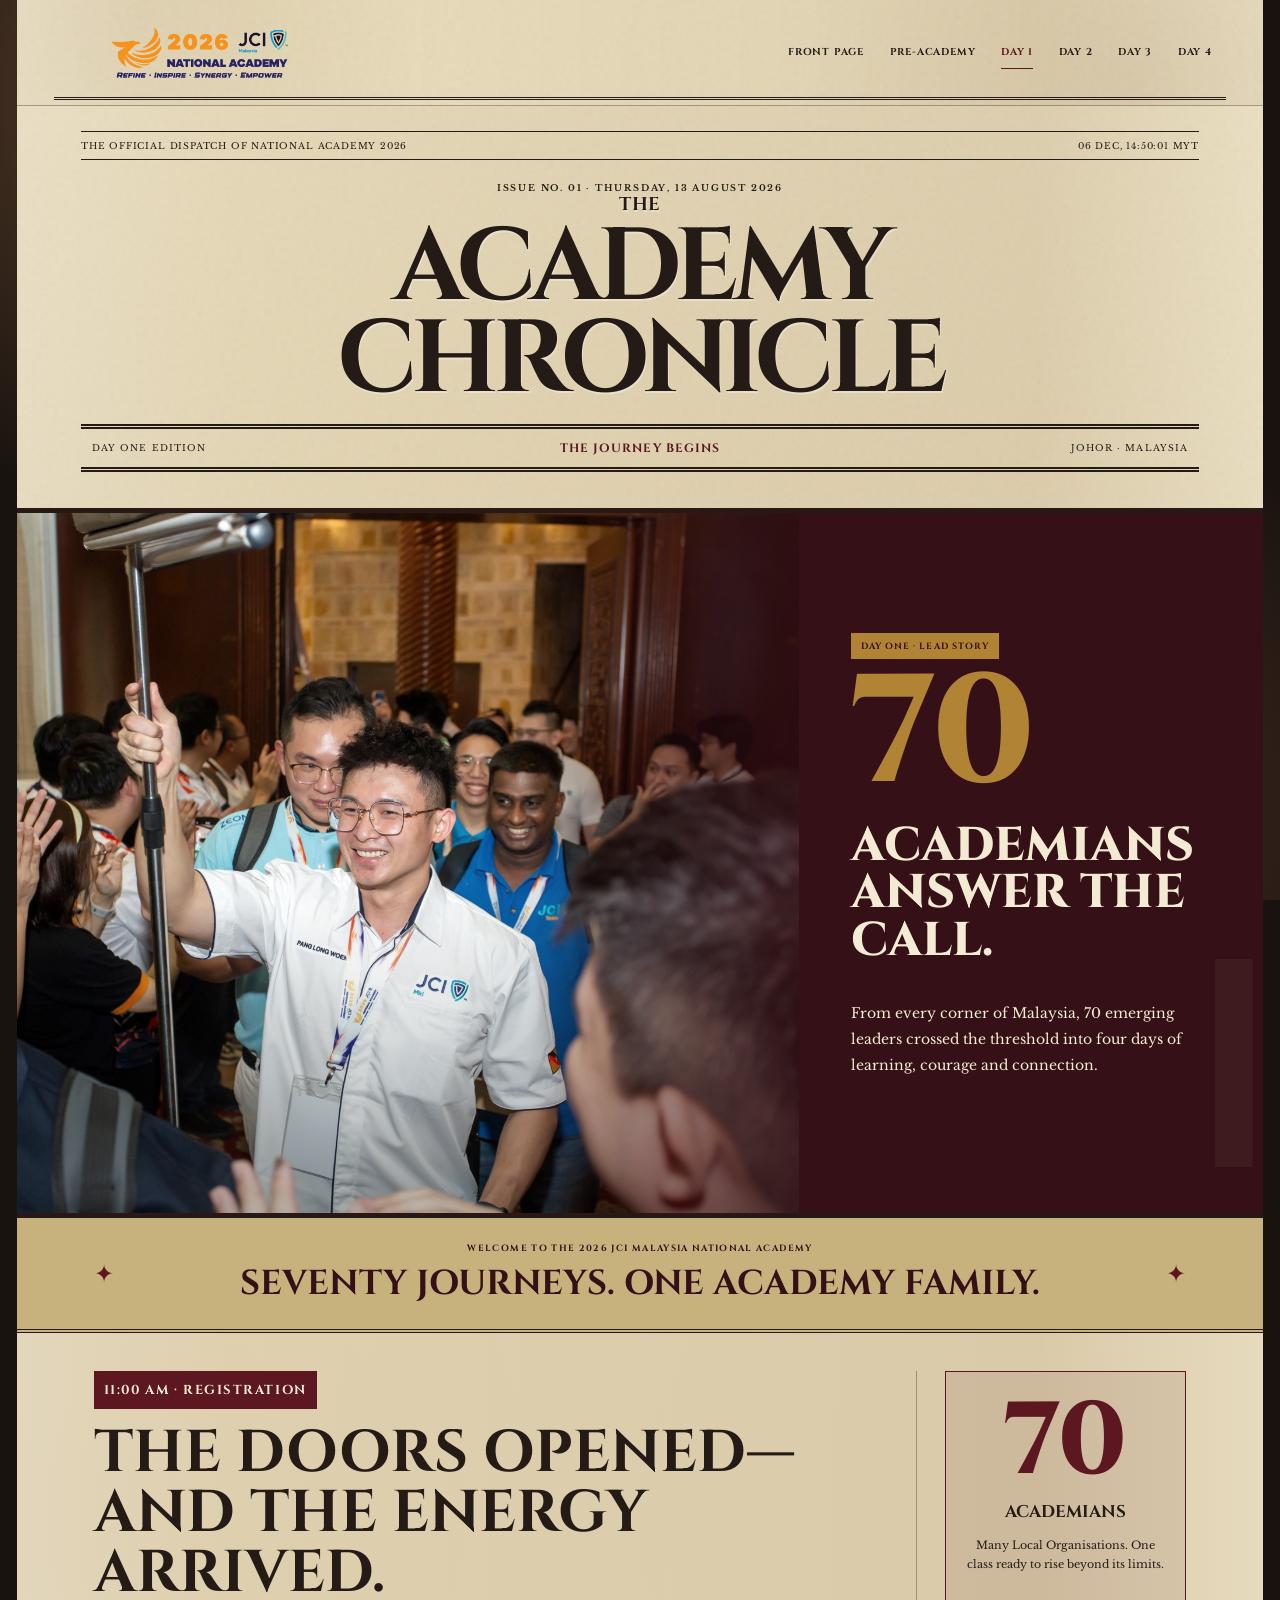
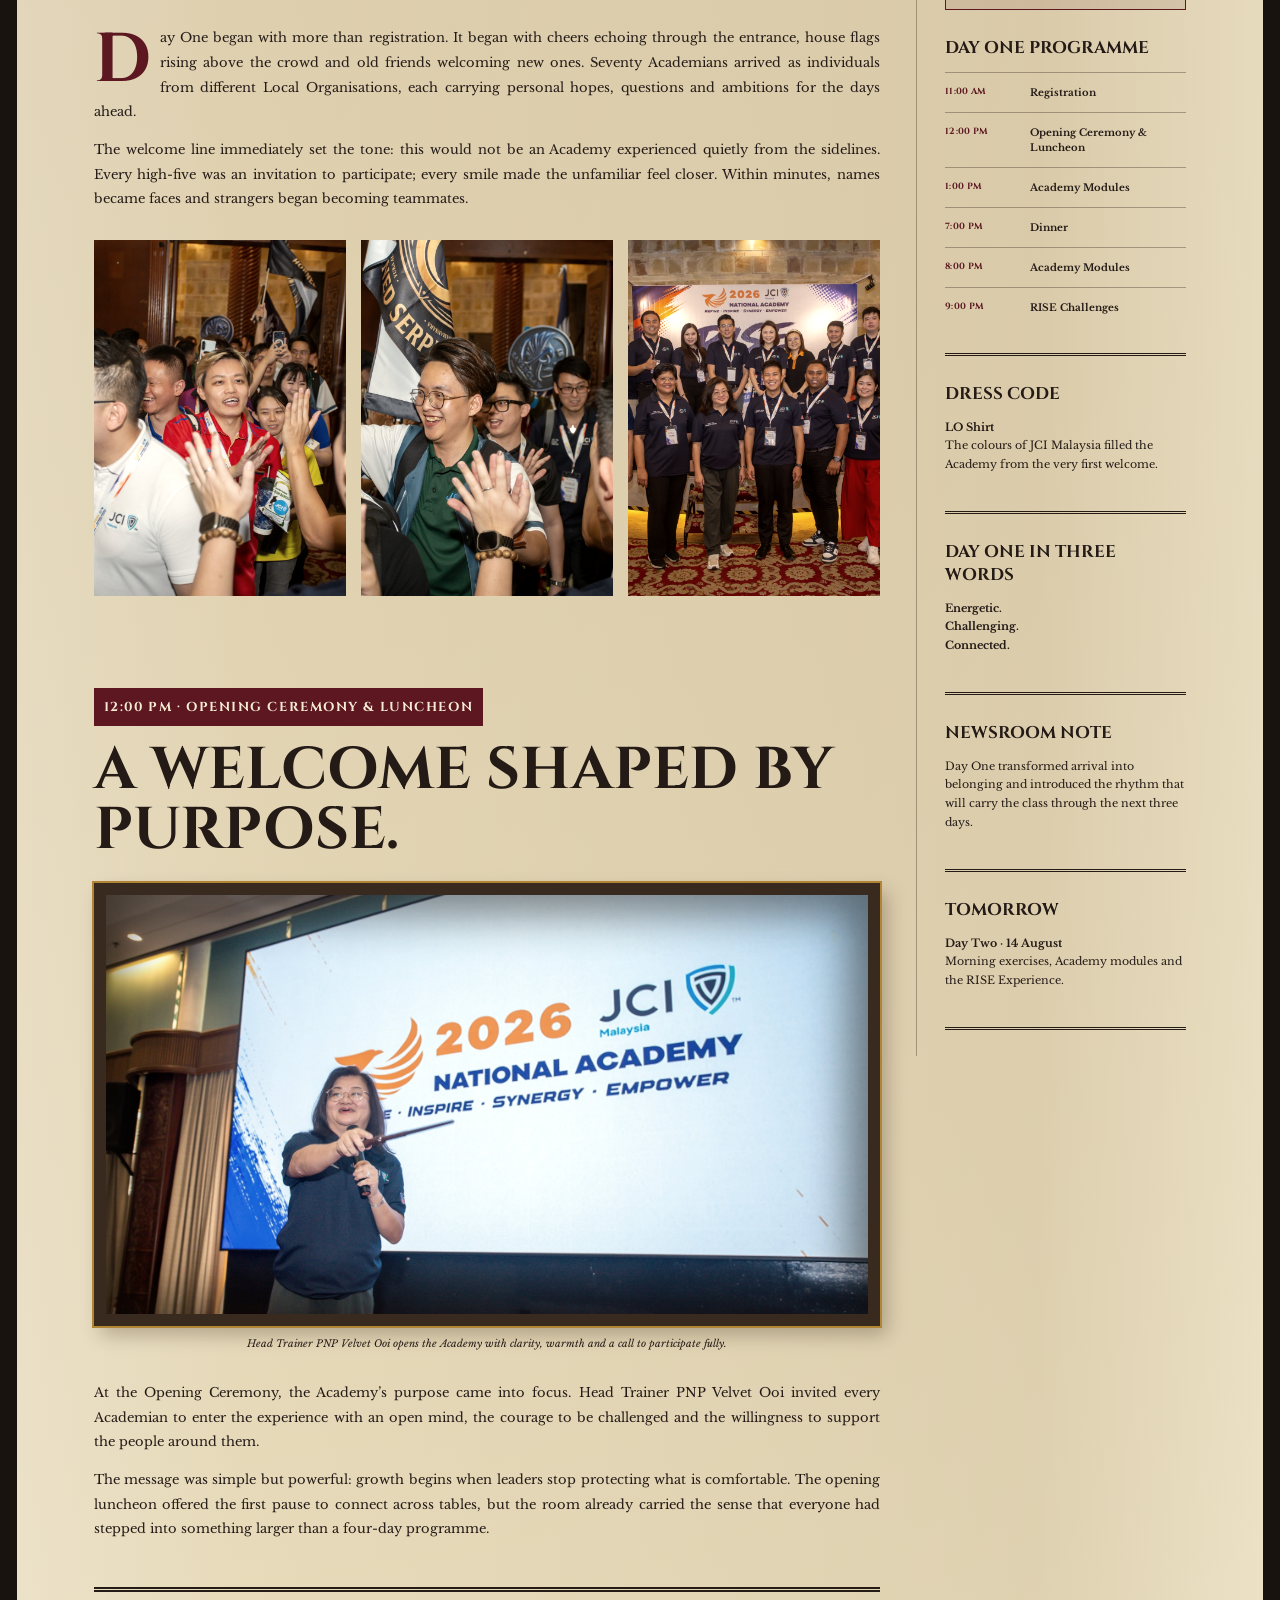
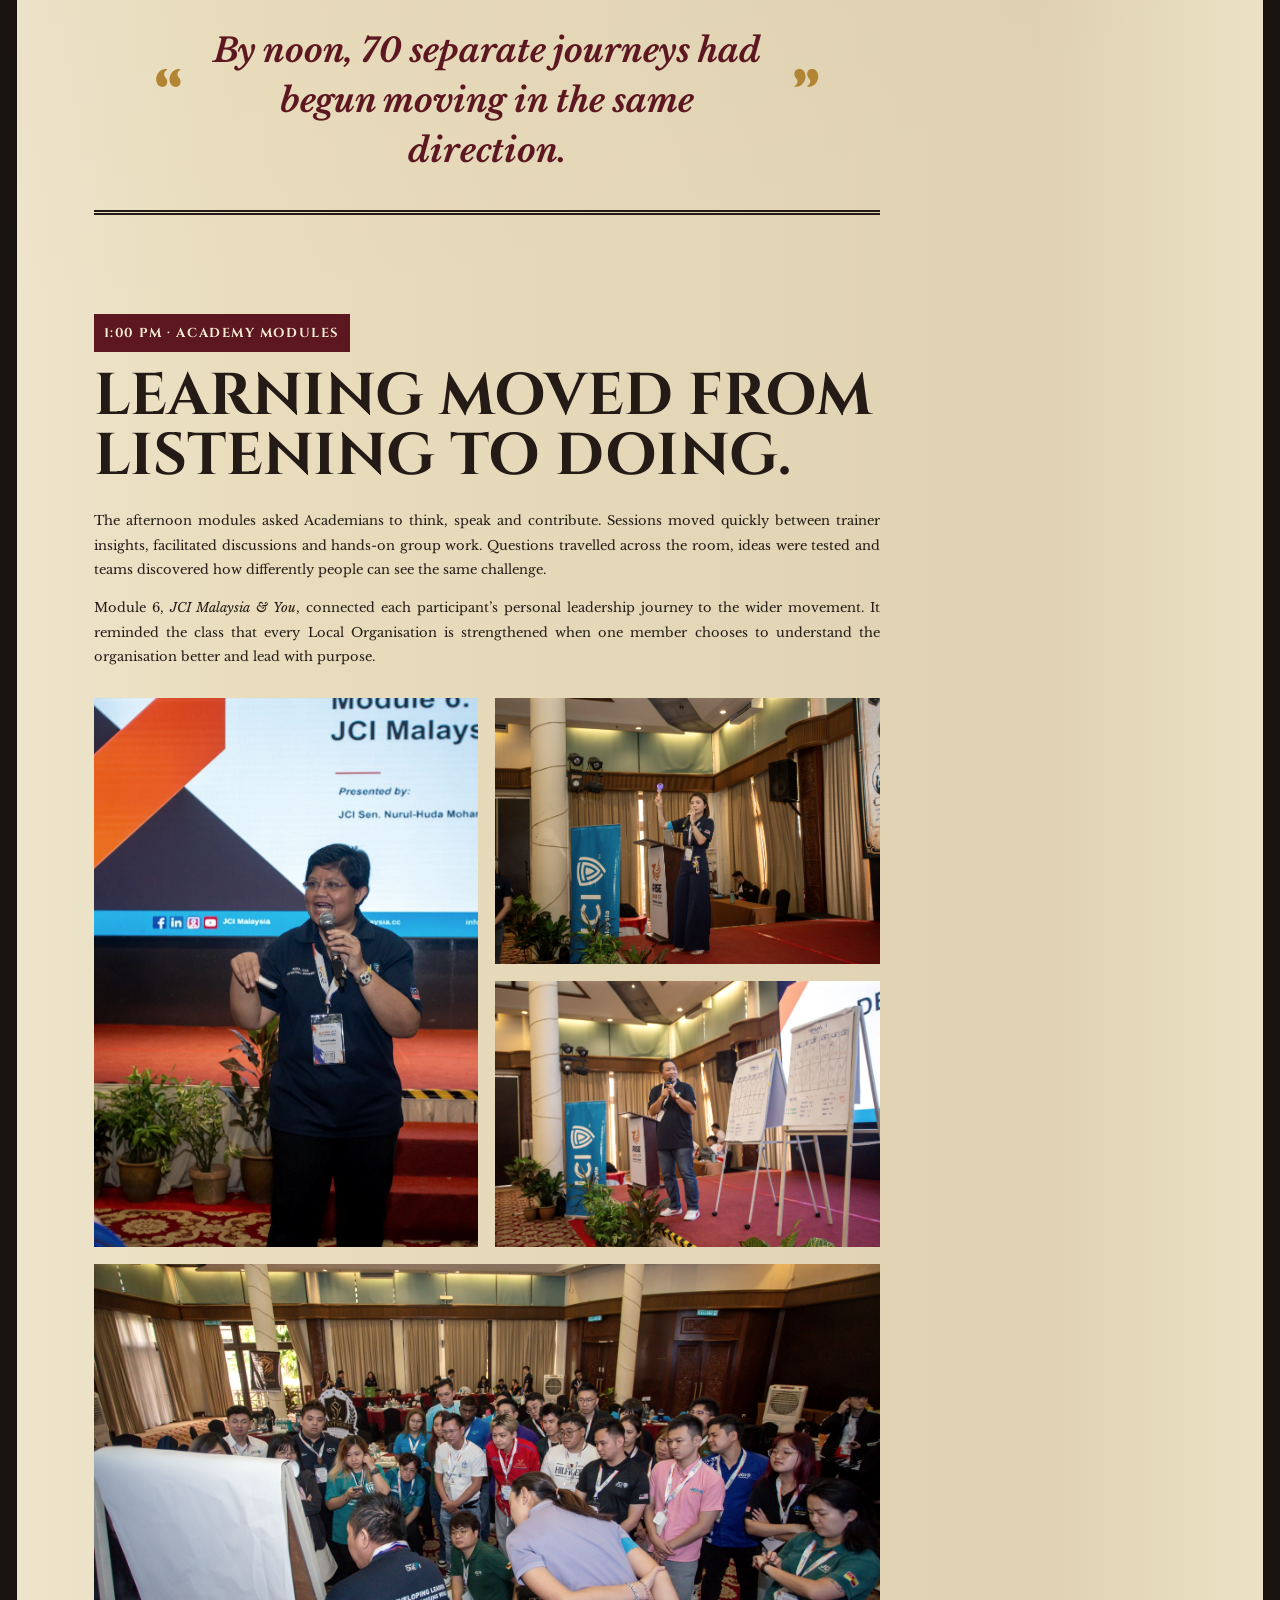
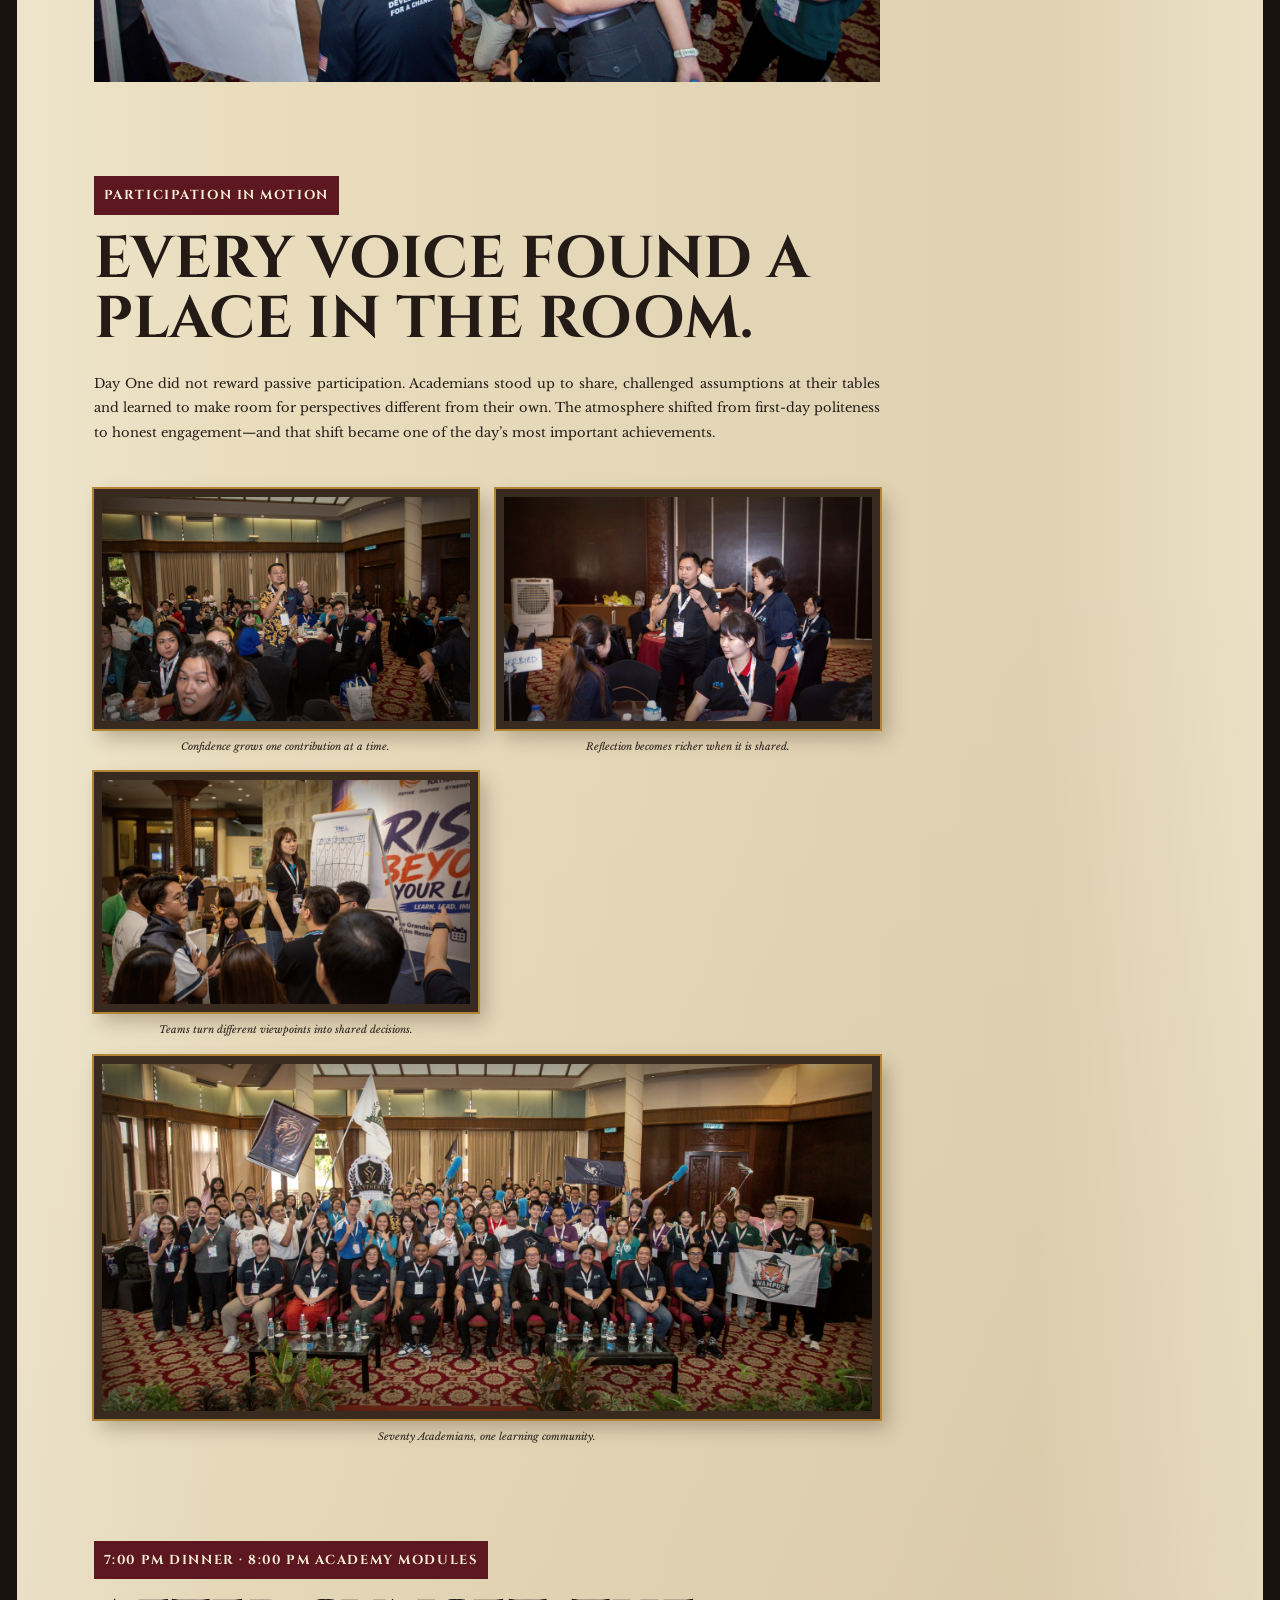
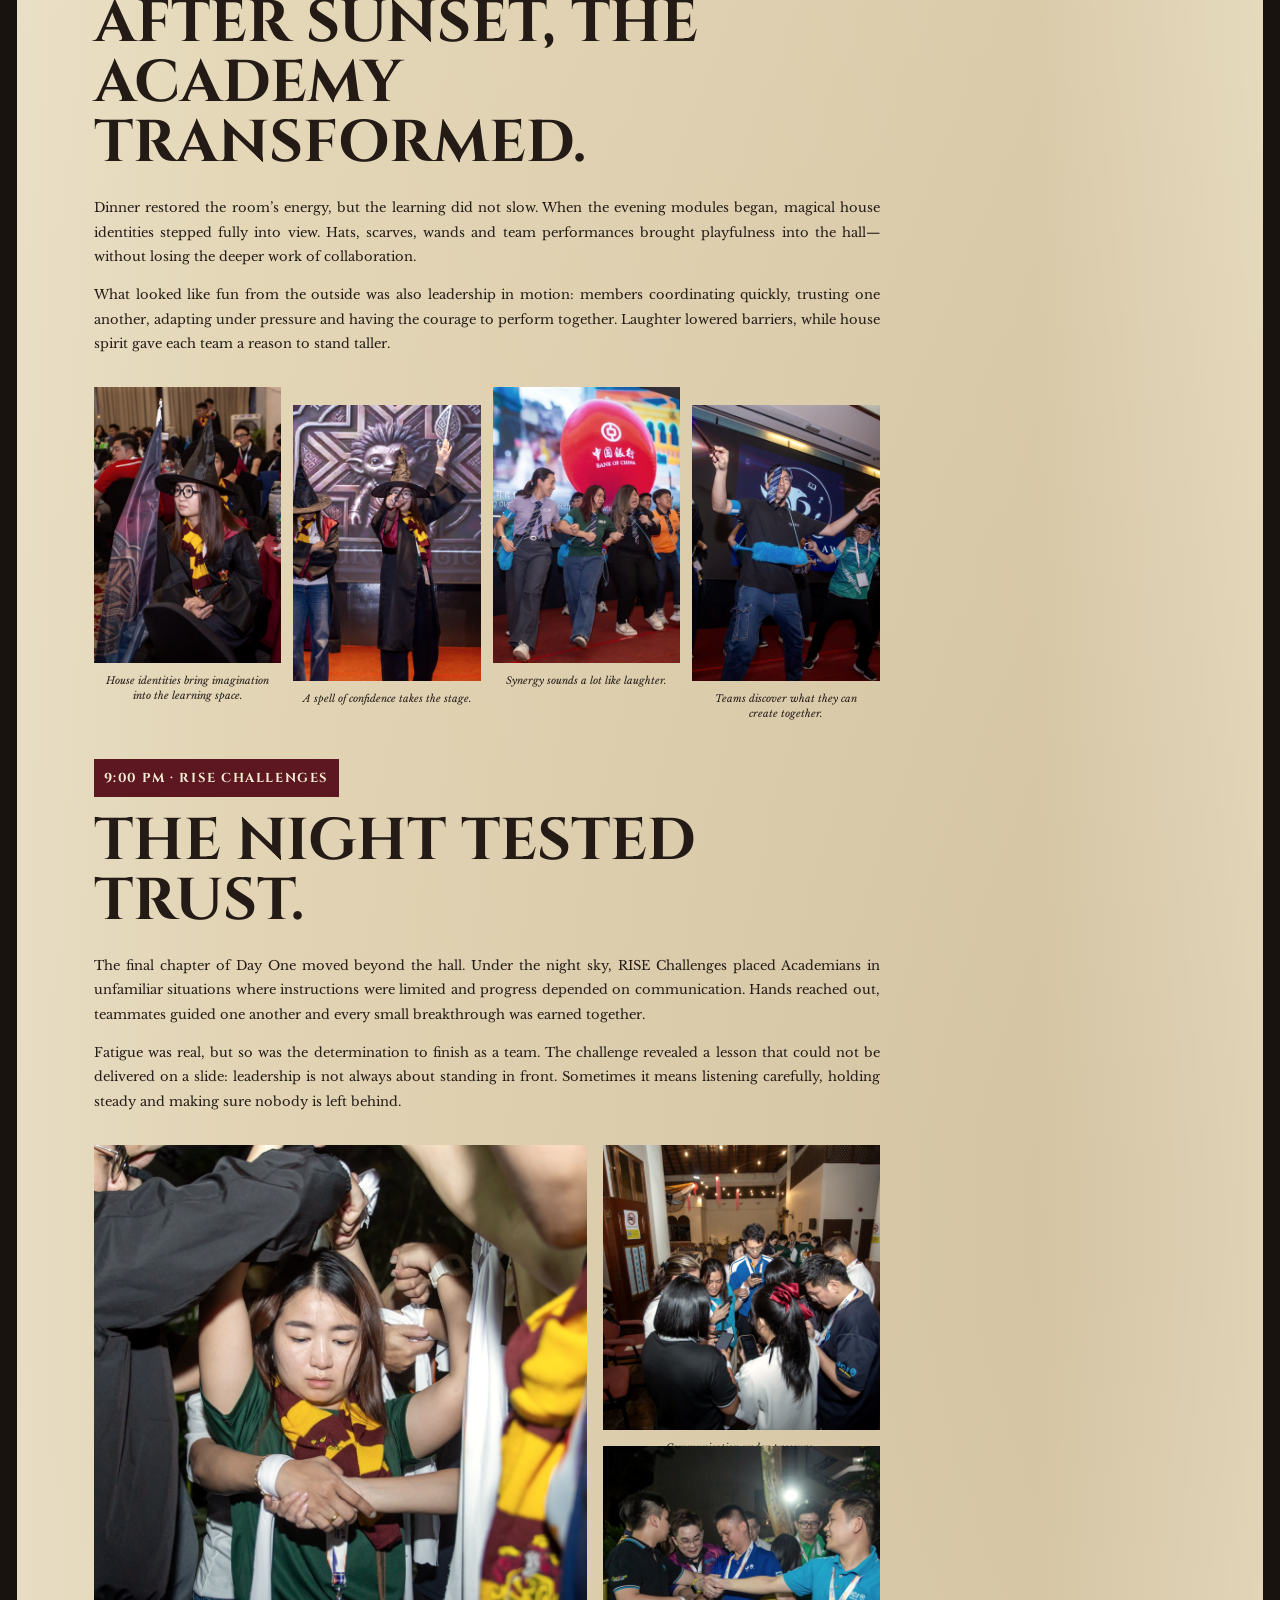
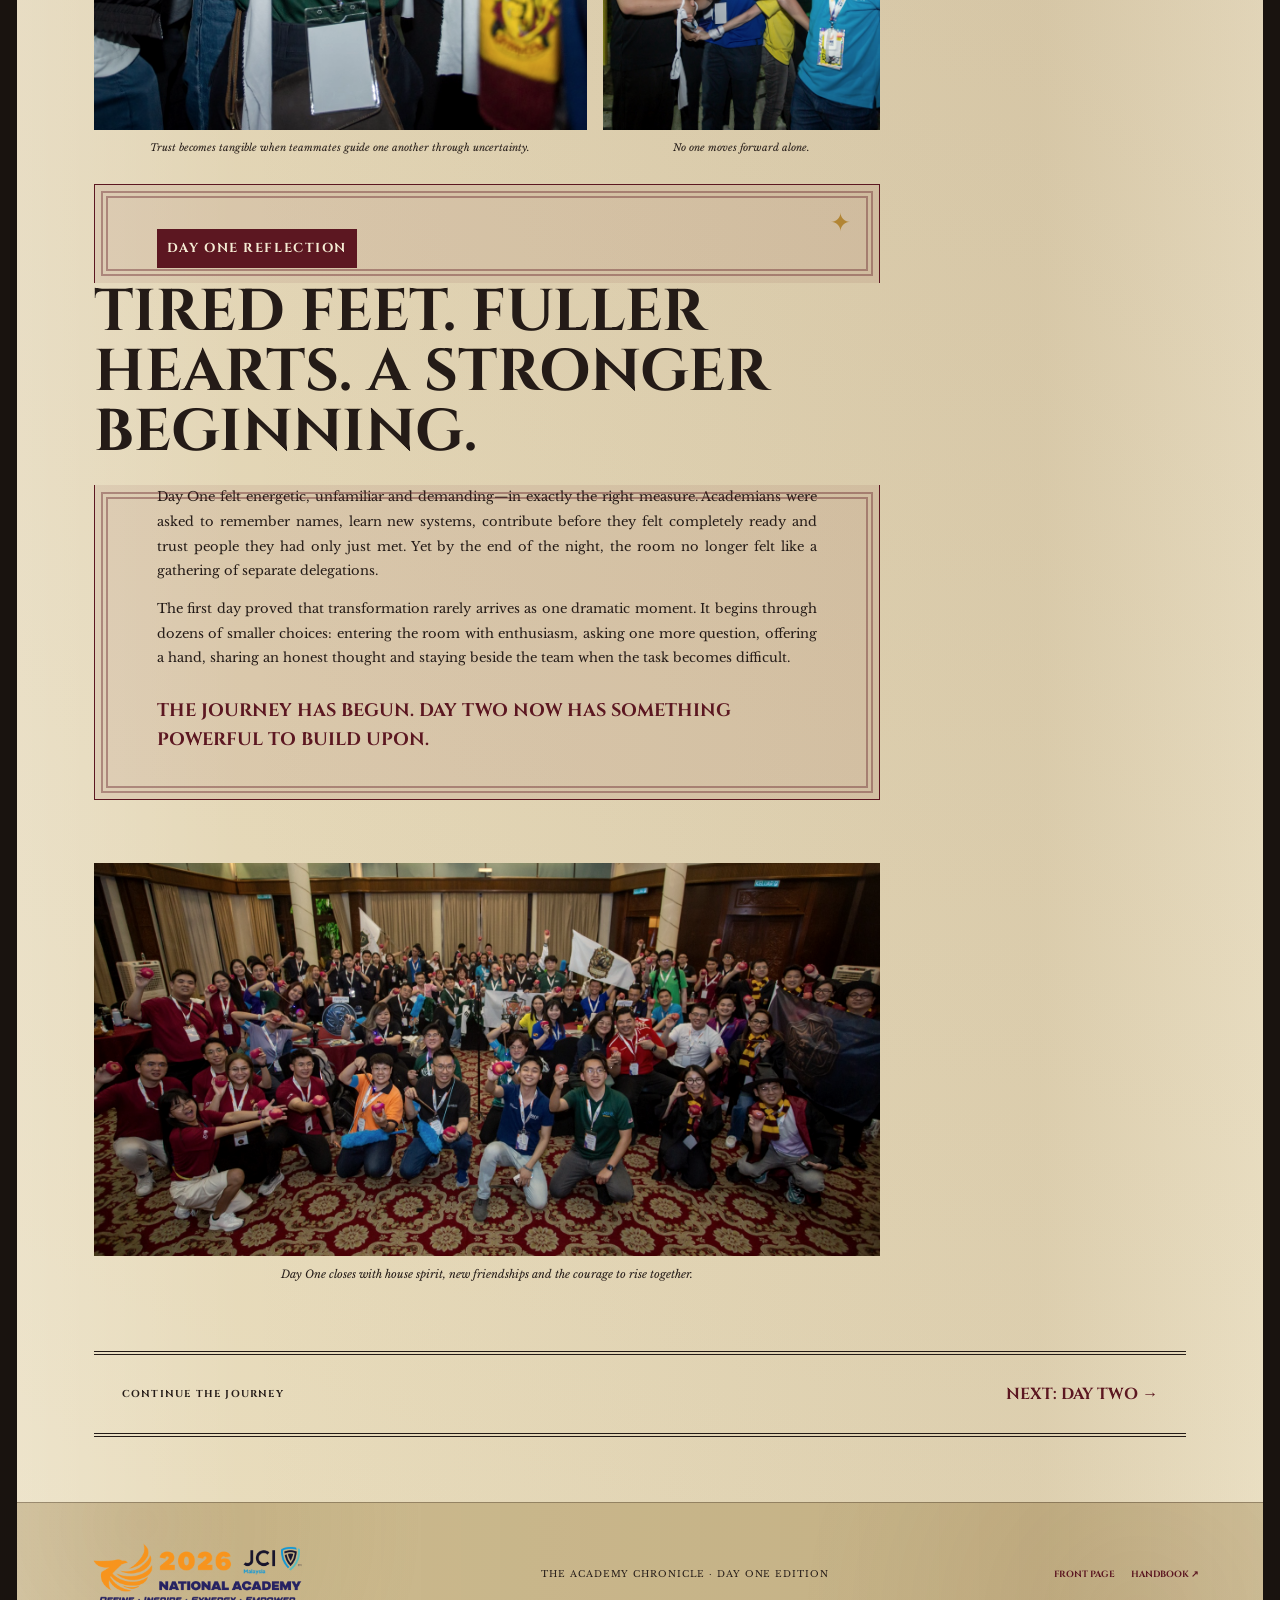
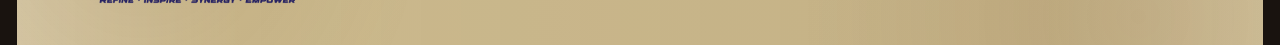
==== day-1.html @ 83964d66 "Update National Academy website" ====
<!doctype html>
<html lang="en">
<head>
  <meta charset="utf-8">
  <meta name="viewport" content="width=device-width, initial-scale=1">
  <meta name="description" content="Day One of JCI Malaysia National Academy 2026 welcomes 70 Academians into a powerful journey of learning, connection and challenge.">
  <title>Day One | The Academy Chronicle</title>
  <link rel="preconnect" href="https://fonts.googleapis.com">
  <link rel="preconnect" href="https://fonts.gstatic.com" crossorigin>
  <link href="https://fonts.googleapis.com/css2?family=Cinzel:wght@500;600;700;800;900&amp;family=Libre+Baskerville:ital,wght@0,400;0,700;1,400&amp;display=swap" rel="stylesheet">
  <link rel="stylesheet" href="styles.css?v=4">
  <link rel="stylesheet" href="day-1.css?v=1">
</head>
<body class="edition-page day-one-page">
  <div class="grain" aria-hidden="true"></div>
  <header class="paper-header">
    <a class="academy-brand" href="index.html"><img src="assets/na2026-lockup.png" alt="JCI Malaysia National Academy 2026"></a>
    <button class="menu-toggle" type="button" aria-expanded="false" aria-controls="siteNav">Editions</button>
    <nav id="siteNav" aria-label="E-News editions">
      <a href="index.html">Front Page</a><a href="pre-academy.html">Pre-Academy</a><a class="active" href="day-1.html">Day 1</a><a href="day-2.html">Day 2</a><a href="day-3.html">Day 3</a><a href="day-4.html">Day 4</a>
    </nav>
  </header>

  <main>
    <section class="masthead">
      <div class="masthead-rule"><span>The Official Dispatch of National Academy 2026</span><time id="liveClock">Malaysia Time</time></div>
      <p class="edition-kicker">Issue No. 01 · Thursday, 13 August 2026</p>
      <h1><span>The</span> Academy Chronicle</h1>
      <div class="masthead-meta"><span>Day One Edition</span><b>The Journey Begins</b><span>Johor · Malaysia</span></div>
    </section>

    <section class="day1-hero" aria-labelledby="day1-title">
      <div class="day1-hero-photo"><img src="assets/day-1/IMG_4038.jpg" alt="Academians receiving a warm welcome as they enter National Academy" fetchpriority="high"></div>
      <div class="day1-hero-copy">
        <p class="story-label">Day One · Lead Story</p>
        <p class="hero-number">70</p>
        <h1 id="day1-title">Academians Answer the Call.</h1>
        <p>From every corner of Malaysia, 70 emerging leaders crossed the threshold into four days of learning, courage and connection.</p>
      </div>
    </section>

    <section class="welcome-banner">
      <span aria-hidden="true">✦</span>
      <div><small>Welcome to the 2026 JCI Malaysia National Academy</small><strong>Seventy journeys. One Academy family.</strong></div>
      <span aria-hidden="true">✦</span>
    </section>

    <div class="article-layout">
      <article class="news-story day1-story">
        <p class="story-label">11:00 AM · Registration</p>
        <h2>The doors opened—and the energy arrived.</h2>
        <p class="dropcap">Day One began with more than registration. It began with cheers echoing through the entrance, house flags rising above the crowd and old friends welcoming new ones. Seventy Academians arrived as individuals from different Local Organisations, each carrying personal hopes, questions and ambitions for the days ahead.</p>
        <p>The welcome line immediately set the tone: this would not be an Academy experienced quietly from the sidelines. Every high-five was an invitation to participate; every smile made the unfamiliar feel closer. Within minutes, names became faces and strangers began becoming teammates.</p>

        <div class="arrival-triptych">
          <figure><img src="assets/day-1/IMG_4044.jpg" alt="Academians entering the hall through a lively welcome line" loading="lazy"><figcaption>A lively welcome turns arrival into the first shared memory.</figcaption></figure>
          <figure><img src="assets/day-1/IMG_4048.jpg" alt="An Academian carrying a house flag during the welcome" loading="lazy"><figcaption>House pride enters the Academy hall.</figcaption></figure>
          <figure><img src="assets/day-1/IMG_4015.jpg" alt="The National Academy organising and training team" loading="lazy"><figcaption>The team behind the first day of the journey.</figcaption></figure>
        </div>

        <p class="story-label">12:00 PM · Opening Ceremony &amp; Luncheon</p>
        <h2>A welcome shaped by purpose.</h2>
        <figure class="moving-portrait feature-wide"><div class="portrait-window"><img src="assets/day-1/IMG_4173.jpg" alt="Head Trainer PNP Velvet Ooi addressing the Academians" loading="lazy"></div><figcaption>Head Trainer PNP Velvet Ooi opens the Academy with clarity, warmth and a call to participate fully.</figcaption></figure>
        <p>At the Opening Ceremony, the Academy’s purpose came into focus. Head Trainer PNP Velvet Ooi invited every Academian to enter the experience with an open mind, the courage to be challenged and the willingness to support the people around them.</p>
        <p>The message was simple but powerful: growth begins when leaders stop protecting what is comfortable. The opening luncheon offered the first pause to connect across tables, but the room already carried the sense that everyone had stepped into something larger than a four-day programme.</p>

        <blockquote class="day1-pullquote"><span>“</span><p>By noon, 70 separate journeys had begun moving in the same direction.</p><span>”</span></blockquote>

        <p class="story-label">1:00 PM · Academy Modules</p>
        <h2>Learning moved from listening to doing.</h2>
        <p>The afternoon modules asked Academians to think, speak and contribute. Sessions moved quickly between trainer insights, facilitated discussions and hands-on group work. Questions travelled across the room, ideas were tested and teams discovered how differently people can see the same challenge.</p>
        <p>Module 6, <em>JCI Malaysia &amp; You</em>, connected each participant’s personal leadership journey to the wider movement. It reminded the class that every Local Organisation is strengthened when one member chooses to understand the organisation better and lead with purpose.</p>

        <div class="learning-grid">
          <figure class="tall"><img src="assets/day-1/IMG_4660.jpg" alt="Assistant Trainer Nurul Huda presenting JCI Malaysia and You" loading="lazy"><figcaption>JCI Malaysia &amp; You turns organisational knowledge into personal responsibility.</figcaption></figure>
          <figure><img src="assets/day-1/IMG_4198.jpg" alt="A trainer facilitating an Academy module" loading="lazy"><figcaption>Every module creates space for a new question.</figcaption></figure>
          <figure><img src="assets/day-1/IMG_4242.jpg" alt="A facilitator reviewing team scores during an activity" loading="lazy"><figcaption>Facilitated challenges make learning visible.</figcaption></figure>
          <figure class="wide"><img src="assets/day-1/IMG_4219.jpg" alt="Academians gathering around a flip chart during group work" loading="lazy"><figcaption>Ideas become stronger when the whole room leans in.</figcaption></figure>
        </div>

        <p class="story-label">Participation in Motion</p>
        <h2>Every voice found a place in the room.</h2>
        <p>Day One did not reward passive participation. Academians stood up to share, challenged assumptions at their tables and learned to make room for perspectives different from their own. The atmosphere shifted from first-day politeness to honest engagement—and that shift became one of the day’s most important achievements.</p>

        <div class="story-gallery day1-dialogue">
          <figure><div class="portrait-window"><img src="assets/day-1/IMG_4364.jpg" alt="An Academian sharing an answer with the room" loading="lazy"></div><figcaption>Confidence grows one contribution at a time.</figcaption></figure>
          <figure><div class="portrait-window"><img src="assets/day-1/IMG_4264.jpg" alt="An Academian sharing during a facilitated discussion" loading="lazy"></div><figcaption>Reflection becomes richer when it is shared.</figcaption></figure>
          <figure><div class="portrait-window"><img src="assets/day-1/IMG_4239.jpg" alt="Academians discussing a team activity at the flip chart" loading="lazy"></div><figcaption>Teams turn different viewpoints into shared decisions.</figcaption></figure>
          <figure><div class="portrait-window"><img src="assets/day-1/IMG_4138.jpg" alt="The 70 Academians and Academy team in the official Day One group photo" loading="lazy"></div><figcaption>Seventy Academians, one learning community.</figcaption></figure>
        </div>

        <p class="story-label">7:00 PM Dinner · 8:00 PM Academy Modules</p>
        <h2>After sunset, the Academy transformed.</h2>
        <p>Dinner restored the room’s energy, but the learning did not slow. When the evening modules began, magical house identities stepped fully into view. Hats, scarves, wands and team performances brought playfulness into the hall—without losing the deeper work of collaboration.</p>
        <p>What looked like fun from the outside was also leadership in motion: members coordinating quickly, trusting one another, adapting under pressure and having the courage to perform together. Laughter lowered barriers, while house spirit gave each team a reason to stand taller.</p>

        <div class="magic-gallery">
          <figure><img src="assets/day-1/IMG_4415.jpg" alt="An Academian in magical house attire" loading="lazy"><figcaption>House identities bring imagination into the learning space.</figcaption></figure>
          <figure><img src="assets/day-1/IMG_4500.jpg" alt="Academians performing in magical robes and hats" loading="lazy"><figcaption>A spell of confidence takes the stage.</figcaption></figure>
          <figure><img src="assets/day-1/IMG_4436.jpg" alt="A team performing together during the evening module" loading="lazy"><figcaption>Synergy sounds a lot like laughter.</figcaption></figure>
          <figure><img src="assets/day-1/IMG_4449.jpg" alt="Academians presenting an energetic house performance" loading="lazy"><figcaption>Teams discover what they can create together.</figcaption></figure>
        </div>

        <p class="story-label">9:00 PM · RISE Challenges</p>
        <h2>The night tested trust.</h2>
        <p>The final chapter of Day One moved beyond the hall. Under the night sky, RISE Challenges placed Academians in unfamiliar situations where instructions were limited and progress depended on communication. Hands reached out, teammates guided one another and every small breakthrough was earned together.</p>
        <p>Fatigue was real, but so was the determination to finish as a team. The challenge revealed a lesson that could not be delivered on a slide: leadership is not always about standing in front. Sometimes it means listening carefully, holding steady and making sure nobody is left behind.</p>

        <div class="night-grid">
          <figure class="night-lead"><img src="assets/day-1/IMG_4724.jpg" alt="Academians helping one another through the night challenge" loading="lazy"><figcaption>Trust becomes tangible when teammates guide one another through uncertainty.</figcaption></figure>
          <figure><img src="assets/day-1/IMG_4738.jpg" alt="Academians collaborating during a night challenge" loading="lazy"><figcaption>Communication under pressure.</figcaption></figure>
          <figure><img src="assets/day-1/IMG_4774.jpg" alt="Academians linking hands during the RISE Challenge" loading="lazy"><figcaption>No one moves forward alone.</figcaption></figure>
        </div>

        <section class="day1-reflection" aria-labelledby="reflection-title">
          <p class="story-label">Day One Reflection</p>
          <h2 id="reflection-title">Tired feet. Fuller hearts. A stronger beginning.</h2>
          <p>Day One felt energetic, unfamiliar and demanding—in exactly the right measure. Academians were asked to remember names, learn new systems, contribute before they felt completely ready and trust people they had only just met. Yet by the end of the night, the room no longer felt like a gathering of separate delegations.</p>
          <p>The first day proved that transformation rarely arrives as one dramatic moment. It begins through dozens of smaller choices: entering the room with enthusiasm, asking one more question, offering a hand, sharing an honest thought and staying beside the team when the task becomes difficult.</p>
          <strong>The journey has begun. Day Two now has something powerful to build upon.</strong>
        </section>

        <figure class="closing-photo"><img src="assets/day-1/IMG_4405.jpg" alt="Academians celebrating together at the close of Day One" loading="lazy"><figcaption>Day One closes with house spirit, new friendships and the courage to rise together.</figcaption></figure>
      </article>

      <aside class="news-sidebar day1-sidebar">
        <section class="number-box"><strong>70</strong><h3>Academians</h3><p>Many Local Organisations. One class ready to rise beyond its limits.</p></section>
        <section class="day1-program"><h3>Day One Programme</h3><ol><li><time>11:00 AM</time><span>Registration</span></li><li><time>12:00 PM</time><span>Opening Ceremony &amp; Luncheon</span></li><li><time>1:00 PM</time><span>Academy Modules</span></li><li><time>7:00 PM</time><span>Dinner</span></li><li><time>8:00 PM</time><span>Academy Modules</span></li><li><time>9:00 PM</time><span>RISE Challenges</span></li></ol></section>
        <section><h3>Dress Code</h3><p><b>LO Shirt</b><br>The colours of JCI Malaysia filled the Academy from the very first welcome.</p></section>
        <section><h3>Day One in Three Words</h3><p><b>Energetic.</b><br><b>Challenging.</b><br><b>Connected.</b></p></section>
        <section><h3>Newsroom Note</h3><p>Day One transformed arrival into belonging and introduced the rhythm that will carry the class through the next three days.</p></section>
        <section><h3>Tomorrow</h3><p><b>Day Two · 14 August</b><br>Morning exercises, Academy modules and the RISE Experience.</p></section>
      </aside>
    </div>

    <div class="next-edition"><span>Continue the journey</span><a href="day-2.html">Next: Day Two →</a></div>
  </main>
  <footer class="paper-footer"><img src="assets/na2026-lockup.png" alt="RISE 2026 National Academy"><p>The Academy Chronicle · Day One Edition</p><div><a href="index.html">Front Page</a><a href="https://jci-national-academy-2026-demo.netlify.app/" target="_blank" rel="noopener">Handbook ↗</a></div></footer>
  <script src="script.js?v=3"></script>
</body>
</html>
---- styles.css ----
:root{--paper:#e9ddbd;--paper-light:#f5ecd4;--paper-dark:#cdbb91;--ink:#241b17;--faded:#6d5b49;--wine:#5c1721;--wine2:#351016;--gold:#b28534;--green:#263c32;--line:rgba(49,35,25,.35);--display:"Cinzel",Georgia,serif;--body:"Libre Baskerville",Georgia,serif}*{box-sizing:border-box}html{scroll-behavior:smooth}body{margin:0;background:#19130f;color:var(--ink);font-family:var(--body);overflow-x:hidden}body:before{content:"";position:fixed;inset:0;z-index:-2;background:radial-gradient(circle at 20% 10%,#65472f 0,transparent 35%),radial-gradient(circle at 80% 90%,#4a3123 0,transparent 32%),#19130f}.grain{position:fixed;inset:0;pointer-events:none;z-index:20;opacity:.18;mix-blend-mode:multiply;background-image:url("data:image/svg+xml,%3Csvg viewBox='0 0 180 180' xmlns='http://www.w3.org/2000/svg'%3E%3Cfilter id='n'%3E%3CfeTurbulence type='fractalNoise' baseFrequency='.9' numOctaves='4' stitchTiles='stitch'/%3E%3C/filter%3E%3Crect width='100%25' height='100%25' filter='url(%23n)' opacity='.32'/%3E%3C/svg%3E")}.paper-header,main,.paper-footer{width:min(1450px,calc(100% - 34px));margin-inline:auto;background-color:var(--paper);background-image:radial-gradient(circle at 10% 15%,rgba(119,77,31,.1),transparent 25%),radial-gradient(circle at 90% 80%,rgba(96,54,20,.09),transparent 30%),linear-gradient(90deg,rgba(255,255,255,.22),transparent 18%,rgba(108,76,42,.08) 82%,rgba(255,255,255,.12))}a{color:inherit;text-decoration:none}img{display:block;max-width:100%}.paper-header{min-height:106px;padding:15px clamp(18px,4vw,60px);display:flex;align-items:center;justify-content:space-between;border-bottom:1px solid var(--line);position:relative;z-index:10}.paper-header:after{content:"";position:absolute;left:3%;right:3%;bottom:5px;border-bottom:3px double var(--ink)}.academy-brand{width:265px}.academy-brand img{width:100%;max-height:70px;object-fit:contain}.paper-header nav{display:flex;align-items:center;gap:clamp(11px,2vw,28px);font-family:var(--display);font-size:10px;font-weight:700;letter-spacing:.08em;text-transform:uppercase}.paper-header nav a{padding:9px 0;border-bottom:1px solid transparent}.paper-header nav a:hover,.paper-header nav a.active{color:var(--wine);border-color:var(--wine)}.menu-toggle{display:none;background:var(--wine2);color:var(--paper-light);border:1px solid var(--gold);padding:12px 14px;font:700 10px var(--display);letter-spacing:.08em;text-transform:uppercase}main{min-height:80vh}.masthead{padding:25px clamp(20px,5vw,72px) 0;text-align:center}.masthead-rule{display:flex;justify-content:space-between;gap:20px;padding:8px 0;border-block:1px solid var(--ink);font-size:9px;letter-spacing:.09em;text-transform:uppercase}.masthead-rule time{font-variant-numeric:tabular-nums}.edition-kicker{margin:22px 0 4px;font-size:9px;font-weight:700;letter-spacing:.2em;text-transform:uppercase}.masthead h1{margin:0;font-family:var(--display);font-size:clamp(58px,9.5vw,148px);line-height:.9;letter-spacing:-.06em;text-transform:uppercase;text-shadow:1px 2px 0 rgba(255,255,255,.35)}.masthead h1 span{display:inline-block;font-size:.29em;letter-spacing:.04em;vertical-align:top;margin:8px 8px 0 0}.masthead-meta{display:grid;grid-template-columns:1fr auto 1fr;align-items:center;gap:18px;margin-top:18px;padding:11px;border-block:5px double var(--ink);font-size:9px;letter-spacing:.12em;text-transform:uppercase}.masthead-meta span:last-child{text-align:right}.masthead-meta span:first-child{text-align:left}.masthead-meta b{color:var(--wine);font-family:var(--display);font-size:12px}.front-story{display:grid;grid-template-columns:.9fr 1.35fr .62fr;gap:24px;padding:34px clamp(20px,5vw,72px) 52px}.front-copy{border-right:1px solid var(--line);padding-right:24px}.story-label{display:inline-block;margin:0 0 15px;padding:7px 10px;background:var(--wine);color:var(--paper-light);font:700 9px var(--display);letter-spacing:.12em;text-transform:uppercase}.front-copy h2,.section-banner h2,.whisper-wall h2,.article-title h1,.news-story h2{font-family:var(--display);text-transform:uppercase;line-height:1.02}.front-copy h2{font-size:clamp(32px,3.5vw,56px);margin:0 0 22px}.front-copy p{font-size:14px;line-height:1.85;text-align:justify}.dropcap:first-letter{float:left;font:700 69px/.72 var(--display);color:var(--wine);padding:10px 9px 0 0}.ink-link{display:inline-flex;gap:18px;align-items:center;margin-top:18px;padding-bottom:7px;border-bottom:2px solid var(--wine);color:var(--wine);font:700 10px var(--display);letter-spacing:.08em;text-transform:uppercase}.moving-portrait{margin:0}.portrait-window{position:relative;overflow:hidden;border:12px solid #382a1f;outline:2px solid var(--gold);box-shadow:inset 0 0 0 2px #080604,7px 9px 18px rgba(45,28,13,.28);background:#15110d}.portrait-window:after{content:"";position:absolute;inset:0;box-shadow:inset 0 0 42px 20px rgba(21,14,8,.48);pointer-events:none}.portrait-window img{width:100%;height:100%;object-fit:cover;filter:sepia(.32) contrast(1.08) saturate(.78);animation:portraitDrift 14s ease-in-out infinite alternate}.hero-portrait .portrait-window{height:570px}.moving-portrait figcaption{padding:12px 6px 0;font-size:11px;line-height:1.55;font-style:italic;text-align:center}.front-aside{padding-left:8px;border-left:1px solid var(--line);text-align:center}.front-aside h3{font:700 20px var(--display);text-transform:uppercase;margin:18px 0 15px}.front-aside p{font-size:11px;line-height:1.7}.front-aside hr{border:0;border-top:3px double var(--ink);margin:24px 0}.wax-seal{width:86px;height:86px;margin:8px auto 0;display:grid;place-items:center;border-radius:50%;background:radial-gradient(circle at 35% 28%,#a64a50,#6c1421 50%,#351016 75%);color:#d7bb70;border:5px double #c69a49;box-shadow:0 5px 12px rgba(51,12,17,.35);font:800 27px var(--display);transform:rotate(-7deg)}.countdown{color:var(--wine);font-weight:700}.flying-note{padding:12px 25px;background:var(--wine2);color:#e9d7aa;border-block:1px solid var(--gold);font:700 10px var(--display);letter-spacing:.15em;text-align:center;text-transform:uppercase;white-space:nowrap;overflow:hidden}.flying-note span{display:inline-block;margin:0 15px;animation:sparkle 2s ease-in-out infinite}.edition-shelf{padding:68px clamp(20px,5vw,72px) 84px}.section-banner{text-align:center;max-width:830px;margin:0 auto 42px}.section-banner p{font-size:9px;letter-spacing:.22em;text-transform:uppercase}.section-banner h2{font-size:clamp(35px,5vw,68px);margin:10px 0}.edition-grid{display:grid;grid-template-columns:repeat(5,1fr);gap:13px}.edition-card{min-height:390px;padding:23px 20px;display:flex;flex-direction:column;position:relative;border:1px solid #7c684d;background:linear-gradient(155deg,rgba(255,255,255,.25),transparent 60%),#d9c89f;box-shadow:4px 5px 0 rgba(43,30,20,.25);transition:transform .3s ease,background-color .3s ease}.edition-card:before{content:"";position:absolute;inset:7px;border:1px solid rgba(70,49,31,.35);pointer-events:none}.edition-card:hover{transform:translateY(-8px) rotate(-.5deg);background-color:#eadbb7}.edition-card.pre{background-color:#cab782}.edition-card small{font-size:8px;letter-spacing:.1em;text-transform:uppercase}.card-symbol{display:grid;place-items:center;width:74px;height:74px;margin:42px auto 30px;border:2px solid var(--wine);border-radius:50%;font:700 28px var(--display);color:var(--wine)}.edition-card h3{font:700 24px var(--display);text-transform:uppercase;margin:0 0 13px;text-align:center}.edition-card p{font-size:11px;line-height:1.65;text-align:center}.edition-card b{margin-top:auto;padding-top:20px;color:var(--wine);font:700 9px var(--display);letter-spacing:.08em;text-align:center;text-transform:uppercase}.whisper-wall{display:grid;grid-template-columns:.8fr 1.2fr;gap:55px;align-items:center;padding:75px clamp(20px,6vw,95px);background:var(--green);color:var(--paper-light)}.whisper-wall h2{font-size:clamp(40px,5.2vw,74px);margin:10px 0}.whisper-wall .portrait-window{height:450px;border-color:#17120e}.handbook-ribbon{display:flex;justify-content:space-between;gap:25px;align-items:center;padding:28px clamp(20px,5vw,72px);border-top:4px double var(--ink)}.handbook-ribbon p{font-size:9px;letter-spacing:.12em;text-transform:uppercase}.handbook-ribbon a{padding:14px 18px;background:var(--wine);color:var(--paper-light);font:700 9px var(--display);letter-spacing:.08em;text-transform:uppercase}.paper-footer{padding:30px clamp(20px,5vw,72px);display:grid;grid-template-columns:235px 1fr auto;gap:30px;align-items:center;border-top:1px solid var(--line);background-color:#cbb98d}.paper-footer img{width:235px}.paper-footer p{font-size:9px;letter-spacing:.1em;text-align:center;text-transform:uppercase}.paper-footer div{display:flex;gap:16px}.paper-footer a{font:700 9px var(--display);text-transform:uppercase;color:var(--wine)}

/* Edition pages */
.edition-page main{padding-bottom:65px}.edition-page .masthead{padding-bottom:18px}.edition-page .masthead h1{font-size:clamp(54px,8vw,115px)}.edition-page .masthead h1 span{display:block;font-size:.18em;margin:0 0 8px}.article-title{padding:48px clamp(20px,6vw,90px) 35px;display:grid;grid-template-columns:1fr auto;gap:35px;align-items:end;border-bottom:4px double var(--ink)}.article-title .issue-number{font:800 clamp(68px,10vw,145px)/.75 var(--display);color:rgba(92,23,33,.18)}.article-title h1{font-size:clamp(44px,6.5vw,92px);margin:10px 0}.article-title>div>p:last-child{max-width:720px;font-size:14px;line-height:1.7}.article-layout{display:grid;grid-template-columns:minmax(0,1.6fr) minmax(230px,.55fr);gap:36px;padding:38px clamp(20px,6vw,90px)}.news-story{columns:2;column-gap:36px;column-rule:1px solid var(--line)}.news-story h2,.news-story .story-label,.news-story figure{column-span:all}.news-story h2{font-size:clamp(30px,4vw,55px);margin:0 0 22px}.news-story p{font-size:13px;line-height:1.85;text-align:justify;margin-top:0}.news-story figure{margin:22px 0 28px}.news-story .portrait-window{height:450px}.news-sidebar{border-left:1px solid var(--line);padding-left:28px}.news-sidebar section{padding:0 0 26px;margin-bottom:26px;border-bottom:3px double var(--ink)}.news-sidebar h3{font:700 17px var(--display);text-transform:uppercase;margin:0 0 13px}.news-sidebar p,.news-sidebar li{font-size:11px;line-height:1.7}.news-sidebar ul{padding-left:18px}.placeholder-note{padding:18px;background:rgba(92,23,33,.08);border:1px dashed var(--wine);color:var(--wine);font-size:11px!important}.story-gallery{display:grid;grid-template-columns:1fr 1fr;gap:18px;column-span:all;margin:26px 0}.story-gallery .portrait-window{height:320px}.next-edition{margin:30px clamp(20px,6vw,90px) 0;padding:28px;border-block:4px double var(--ink);display:flex;justify-content:space-between;align-items:center;gap:20px}.next-edition span{font:700 10px var(--display);letter-spacing:.12em;text-transform:uppercase}.next-edition a{font:700 16px var(--display);color:var(--wine);text-transform:uppercase}
@keyframes portraitDrift{0%{transform:scale(1.03) translate3d(-.5%,0,0)}50%{transform:scale(1.09) translate3d(1%,-1.2%,0)}100%{transform:scale(1.05) translate3d(-1%,.6%,0)}}@keyframes sparkle{0%,100%{opacity:.4;transform:scale(.8) rotate(0)}50%{opacity:1;transform:scale(1.35) rotate(90deg)}}
@media(max-width:1100px){.paper-header nav{gap:13px;font-size:8px}.front-story{grid-template-columns:1fr 1.2fr}.front-aside{grid-column:1/-1;display:grid;grid-template-columns:auto 1fr 1fr;align-items:center;gap:22px;text-align:left;border:0;border-top:3px double var(--ink);padding-top:24px}.front-aside hr{display:none}.wax-seal{margin:0}.edition-grid{grid-template-columns:repeat(3,1fr)}.edition-grid .edition-card:nth-child(4),.edition-grid .edition-card:nth-child(5){min-height:330px}.article-layout{grid-template-columns:1fr}.news-sidebar{border-left:0;border-top:4px double var(--ink);padding:30px 0 0;display:grid;grid-template-columns:1fr 1fr;gap:24px}.news-sidebar section{margin:0}}
@media(max-width:760px){.paper-header,main,.paper-footer{width:100%}.paper-header{min-height:82px;padding:10px 16px}.academy-brand{width:205px}.menu-toggle{display:block}.paper-header nav{display:none;position:absolute;top:81px;left:0;right:0;padding:18px;background:var(--paper-light);border-bottom:4px double var(--ink);grid-template-columns:1fr 1fr;gap:0;box-shadow:0 12px 30px rgba(0,0,0,.25)}.paper-header nav.open{display:grid}.paper-header nav a{padding:12px;text-align:center}.masthead{padding-inline:18px}.masthead-rule span{display:none}.masthead-rule{justify-content:center}.masthead h1{font-size:clamp(50px,15vw,84px);line-height:.92}.masthead h1 span{display:block;font-size:.24em;margin:0}.masthead-meta{grid-template-columns:1fr;text-align:center}.masthead-meta span,.masthead-meta span:first-child,.masthead-meta span:last-child{text-align:center}.front-story{grid-template-columns:1fr;padding:28px 18px 42px}.front-copy{border-right:0;border-bottom:1px solid var(--line);padding:0 0 28px}.hero-portrait .portrait-window{height:430px}.front-aside{grid-column:auto;display:block;text-align:center}.wax-seal{margin:auto}.edition-shelf{padding:55px 18px 65px}.edition-grid{grid-template-columns:1fr 1fr}.edition-card{min-height:335px}.whisper-wall{grid-template-columns:1fr;padding:58px 18px;gap:28px}.whisper-wall .portrait-window{height:320px}.handbook-ribbon{display:block;padding:26px 18px}.handbook-ribbon a{display:block;margin-top:18px;text-align:center}.paper-footer{display:block;padding:30px 18px;text-align:center}.paper-footer img{margin:auto}.paper-footer div{justify-content:center;margin-top:20px}.article-title{grid-template-columns:1fr;padding:38px 18px 25px}.article-title .issue-number{display:none}.article-layout{padding:32px 18px}.news-story{columns:1}.news-story .portrait-window{height:330px}.story-gallery{grid-template-columns:1fr}.news-sidebar{grid-template-columns:1fr}.next-edition{margin-inline:18px;padding:24px 0;align-items:flex-start;flex-direction:column}}
@media(max-width:470px){.academy-brand{width:175px}.menu-toggle{padding:10px;font-size:8px}.masthead h1{font-size:49px}.edition-kicker{font-size:7px}.front-copy h2{font-size:34px}.hero-portrait .portrait-window{height:310px;border-width:9px}.edition-grid{grid-template-columns:1fr}.edition-card,.edition-grid .edition-card:nth-child(4),.edition-grid .edition-card:nth-child(5){min-height:305px}.card-symbol{margin:28px auto 20px}.front-aside{grid-template-columns:1fr}.whisper-wall .portrait-window{height:250px}.article-title h1{font-size:39px}.news-story .portrait-window{height:250px}.story-gallery .portrait-window{height:240px}}
@media(prefers-reduced-motion:reduce){html{scroll-behavior:auto}.portrait-window img,.flying-note span{animation:none!important}}
.logo-portrait .portrait-window{background:linear-gradient(145deg,#f4ead0,#d6c394)}.logo-portrait .portrait-window:after{box-shadow:inset 0 0 32px 10px rgba(74,47,23,.22)}.logo-portrait .portrait-window img{object-fit:contain;padding:0;filter:none;animation:logoFloat 7s ease-in-out infinite alternate}.online-portrait .portrait-window img{filter:sepia(.12) contrast(1.04) saturate(.92)}@keyframes logoFloat{from{transform:scale(1.48) rotate(-1deg)}to{transform:scale(1.6) rotate(1deg)}}
.pre-academy-page .article-title{background:linear-gradient(90deg,rgba(92,23,33,.08),transparent 68%)}.pre-academy-page .news-story{columns:1}.pre-academy-page .news-story>p:not(.story-label):not(.placeholder-note){max-width:920px;margin-inline:auto}.lead-online-photo{margin-bottom:32px}.lead-online-photo .portrait-window{height:auto;aspect-ratio:1280/791}.magic-quote{column-span:all;margin:38px 0;padding:28px clamp(20px,5vw,50px);display:grid;grid-template-columns:auto 1fr auto;gap:20px;align-items:center;border-block:4px double var(--ink);color:var(--wine);text-align:center}.magic-quote p{margin:0!important;font:italic 700 clamp(18px,2.2vw,29px)/1.55 var(--body)!important;text-align:center!important}.magic-quote span{font-size:18px}.pre-gallery{display:grid;grid-template-columns:1fr 1fr;gap:20px;margin:34px 0 48px}.pre-gallery .portrait-window{height:auto;aspect-ratio:1280/791}.dispatch-pair{display:grid;grid-template-columns:.72fr 1.28fr;gap:22px;margin:34px 0 48px;align-items:stretch}.dispatch-pair figure{display:flex;flex-direction:column}.dispatch-pair .portrait-window{height:420px}.dispatch-pair .jason-screen .portrait-window img{object-position:center 35%}.dispatch-pair figcaption{margin-top:auto}.number-box{padding:24px 18px!important;background:rgba(92,23,33,.09);border:1px solid var(--wine)!important;text-align:center}.number-box strong{display:block;font:800 clamp(72px,7vw,105px)/.9 var(--display);color:var(--wine)}.number-box h3{margin-top:12px}.pre-academy-page .news-story>.story-label:not(:first-child){margin-top:42px}@media(max-width:760px){.pre-gallery,.dispatch-pair{grid-template-columns:1fr}.dispatch-pair .portrait-window{height:330px}.dispatch-pair .jason-screen .portrait-window{height:520px}.magic-quote{grid-template-columns:1fr}.magic-quote span{display:none}}@media(max-width:470px){.dispatch-pair .portrait-window{height:250px}.dispatch-pair .jason-screen .portrait-window{height:430px}.magic-quote{padding-inline:8px}}
.edition-card:not(.pre)>b{font-size:0}.edition-card:not(.pre)>b:after{content:"Coming Soon";font-size:9px}.coming-page .article-layout,.coming-page .next-edition{display:none}.coming-edition{min-height:570px;padding:90px clamp(20px,7vw,110px);display:flex;flex-direction:column;align-items:center;justify-content:center;text-align:center;background:radial-gradient(circle at center,rgba(178,133,52,.17),transparent 52%),linear-gradient(135deg,rgba(92,23,33,.06),transparent 58%);border-bottom:4px double var(--ink)}.coming-symbol{display:grid;place-items:center;width:110px;height:110px;margin-bottom:25px;border:3px double var(--wine);border-radius:50%;color:var(--wine);font-size:34px;animation:sparkle 2.4s ease-in-out infinite}.coming-edition>p:first-of-type{font:700 10px var(--display);letter-spacing:.14em;text-transform:uppercase;color:var(--wine)}.coming-edition h2{margin:12px 0 18px;font:800 clamp(58px,9vw,128px)/.9 var(--display);text-transform:uppercase}.coming-edition>p:last-of-type{max-width:670px;margin:0;font-size:13px;line-height:1.8}.coming-edition a{margin-top:34px;padding-bottom:8px;border-bottom:2px solid var(--wine);color:var(--wine);font:700 10px var(--display);letter-spacing:.08em;text-transform:uppercase}@media(max-width:620px){.coming-edition{min-height:470px;padding-block:60px}.coming-symbol{width:82px;height:82px}.coming-edition h2{font-size:54px}}
---- day-1.css ----
/* Day One edition */
.edition-card.published{background-color:#c7b27e}.edition-card.published>b{font-size:9px}.edition-card.published>b:after{content:none}
.day-one-page .masthead-meta b{color:var(--wine)}
.day1-hero{display:grid;grid-template-columns:1.35fr .8fr;min-height:700px;margin-top:18px;border-block:5px double var(--ink);background:var(--wine2);color:var(--paper-light)}
.day1-hero-photo{min-height:700px;overflow:hidden;position:relative}
.day1-hero-photo:after{content:"";position:absolute;inset:0;background:linear-gradient(90deg,transparent 65%,rgba(53,16,22,.72)),linear-gradient(0deg,rgba(0,0,0,.25),transparent 45%)}
.day1-hero-photo img{width:100%;height:100%;object-fit:cover;object-position:center;filter:saturate(.83) contrast(1.05)}
.day1-hero-copy{display:flex;flex-direction:column;justify-content:center;padding:55px clamp(25px,4vw,64px);position:relative;overflow:hidden}
.day1-hero-copy:before{content:"Ⅰ";position:absolute;right:-.02em;bottom:-.2em;font:800 270px var(--display);color:rgba(233,221,189,.05)}
.day1-hero-copy .story-label{align-self:flex-start;background:var(--gold);color:var(--wine2)}
.hero-number{margin:0;color:var(--gold);font:800 clamp(100px,12vw,185px)/.8 var(--display)}
.day1-hero h1{margin:26px 0 22px;font:800 clamp(34px,3.7vw,60px)/1 var(--display);text-transform:uppercase}
.day1-hero-copy>p:last-child{font-size:14px;line-height:1.85;position:relative}
.welcome-banner{margin:0;padding:24px clamp(22px,6vw,90px);display:grid;grid-template-columns:auto 1fr auto;gap:25px;align-items:center;text-align:center;border-bottom:4px double var(--ink);background:#c7b27e;color:var(--wine2)}
.welcome-banner>span{font-size:24px;color:var(--wine)}
.welcome-banner small{display:block;margin-bottom:8px;font:700 9px var(--display);letter-spacing:.15em;text-transform:uppercase}
.welcome-banner strong{display:block;font:700 clamp(20px,2.7vw,38px)/1.25 var(--display);text-transform:uppercase}
.day1-story{columns:1}
.day1-story>p:not(.story-label),.day1-reflection p{font-size:13px;line-height:1.9;text-align:justify}
.day1-story>.story-label:not(:first-child){margin-top:54px}
.day1-story h2{max-width:950px;font-size:clamp(34px,4.6vw,64px)}
.day1-story figure{margin:0}
.day1-story figure img{width:100%;height:100%;object-fit:cover;filter:sepia(.14) saturate(.88) contrast(1.04);transition:filter .35s ease,transform .6s ease}
.day1-story figure:hover img{filter:sepia(0) saturate(1.03);transform:scale(1.018)}
.day1-story figcaption{padding:10px 8px 0;font-size:10px;line-height:1.55;font-style:italic;text-align:center}
.feature-wide{margin:22px 0 30px!important}.feature-wide .portrait-window{height:auto;aspect-ratio:16/9}.feature-wide img{object-position:center 38%}
.arrival-triptych{display:grid;grid-template-columns:1fr 1fr 1fr;gap:15px;margin:28px 0 38px}.arrival-triptych figure{overflow:hidden}.arrival-triptych img{aspect-ratio:4/5}
.day1-pullquote{margin:45px 0;padding:34px clamp(15px,5vw,60px);display:grid;grid-template-columns:auto 1fr auto;align-items:center;gap:20px;border-block:5px double var(--ink);color:var(--wine);text-align:center}
.day1-pullquote span{font:800 60px/.5 var(--display);color:var(--gold)}.day1-pullquote p{margin:0!important;font:italic 700 clamp(21px,2.6vw,35px)/1.5 var(--body)!important;text-align:center!important}
.learning-grid{display:grid;grid-template-columns:1fr 1fr;gap:17px;margin:28px 0 40px}.learning-grid figure{overflow:hidden}.learning-grid img{aspect-ratio:16/10}.learning-grid .tall{grid-row:span 2}.learning-grid .tall img{aspect-ratio:auto;min-height:100%}.learning-grid .wide{grid-column:1/-1}.learning-grid .wide img{aspect-ratio:16/8}
.day1-dialogue{grid-template-columns:1fr 1fr;margin:30px 0 42px}.day1-dialogue .portrait-window{height:auto;aspect-ratio:16/10;border-width:8px}.day1-dialogue figure:nth-child(4){grid-column:1/-1}.day1-dialogue figure:nth-child(4) .portrait-window{aspect-ratio:16/7.4}
.magic-gallery{display:grid;grid-template-columns:repeat(4,1fr);gap:12px;margin:30px 0 42px}.magic-gallery img{aspect-ratio:4/5}.magic-gallery figure:nth-child(even){transform:translateY(18px)}
.night-grid{display:grid;grid-template-columns:1.28fr .72fr;gap:16px;margin:30px 0 45px}.night-grid .night-lead{grid-row:span 2}.night-grid .night-lead img{height:100%;min-height:560px}.night-grid figure:not(.night-lead) img{aspect-ratio:16/10}
.day1-reflection{margin:54px 0 38px;padding:44px clamp(24px,5vw,62px);position:relative;border:1px solid var(--wine);outline:7px double rgba(92,23,33,.38);outline-offset:-14px;background:rgba(92,23,33,.075)}
.day1-reflection:before{content:"✦";position:absolute;right:28px;top:22px;color:var(--gold);font-size:25px}.day1-reflection .story-label{margin-top:0!important}.day1-reflection strong{display:block;margin-top:26px;color:var(--wine);font:700 18px/1.6 var(--display);text-transform:uppercase}
.closing-photo{margin-top:25px!important}.closing-photo img{aspect-ratio:16/8;object-position:center}.closing-photo figcaption{font-size:11px}
.day1-sidebar{position:relative}.day1-sidebar .number-box strong{font-size:clamp(85px,8vw,128px)}
.day1-program ol{margin:0;padding:0;list-style:none}.day1-program li{display:grid;grid-template-columns:75px 1fr;gap:10px;padding:12px 0;border-top:1px solid var(--line)}.day1-program time{color:var(--wine);font:700 9px var(--display);letter-spacing:.04em}.day1-program span{font-size:10px;line-height:1.5;font-weight:700}
@media(min-width:1101px){.day1-sidebar{align-self:start;position:sticky;top:20px}}
@media(max-width:1100px){.day1-sidebar{position:static}.day1-program{grid-row:span 2}.day1-hero{grid-template-columns:1.2fr .8fr;min-height:600px}.day1-hero-photo{min-height:600px}.magic-gallery{grid-template-columns:1fr 1fr}.magic-gallery figure:nth-child(even){transform:none}}
@media(max-width:760px){.day1-hero{grid-template-columns:1fr;min-height:0}.day1-hero-photo{min-height:0;aspect-ratio:4/3}.day1-hero-photo:after{background:linear-gradient(0deg,rgba(53,16,22,.45),transparent 55%)}.day1-hero-copy{padding:36px 20px 42px}.hero-number{font-size:100px}.day1-hero h1{font-size:43px}.welcome-banner{grid-template-columns:1fr}.welcome-banner>span{display:none}.arrival-triptych{grid-template-columns:1fr 1fr}.arrival-triptych figure:nth-child(3){grid-column:1/-1}.arrival-triptych figure:nth-child(3) img{aspect-ratio:16/10}.learning-grid{grid-template-columns:1fr}.learning-grid .tall,.learning-grid .wide{grid-row:auto;grid-column:auto}.learning-grid .tall img,.learning-grid .wide img{min-height:0;aspect-ratio:16/10}.day1-dialogue{grid-template-columns:1fr}.day1-dialogue figure:nth-child(4){grid-column:auto}.day1-dialogue figure:nth-child(4) .portrait-window{aspect-ratio:16/10}.night-grid{grid-template-columns:1fr}.night-grid .night-lead{grid-row:auto}.night-grid .night-lead img{min-height:0;aspect-ratio:4/3}.night-grid figure:not(.night-lead) img{aspect-ratio:4/3}.day1-pullquote{grid-template-columns:1fr}.day1-pullquote span{display:none}.day1-reflection{padding:38px 25px}.closing-photo img{aspect-ratio:4/3}}
@media(max-width:470px){.day1-hero-photo{aspect-ratio:1/1}.day1-hero h1{font-size:36px}.arrival-triptych,.magic-gallery{grid-template-columns:1fr}.arrival-triptych figure:nth-child(3){grid-column:auto}.arrival-triptych img,.arrival-triptych figure:nth-child(3) img,.magic-gallery img{aspect-ratio:4/3}.day1-story>.story-label:not(:first-child){margin-top:42px}.day1-story h2{font-size:32px}.feature-wide .portrait-window{aspect-ratio:4/3}.day1-reflection strong{font-size:15px}.day1-program li{grid-template-columns:70px 1fr}}
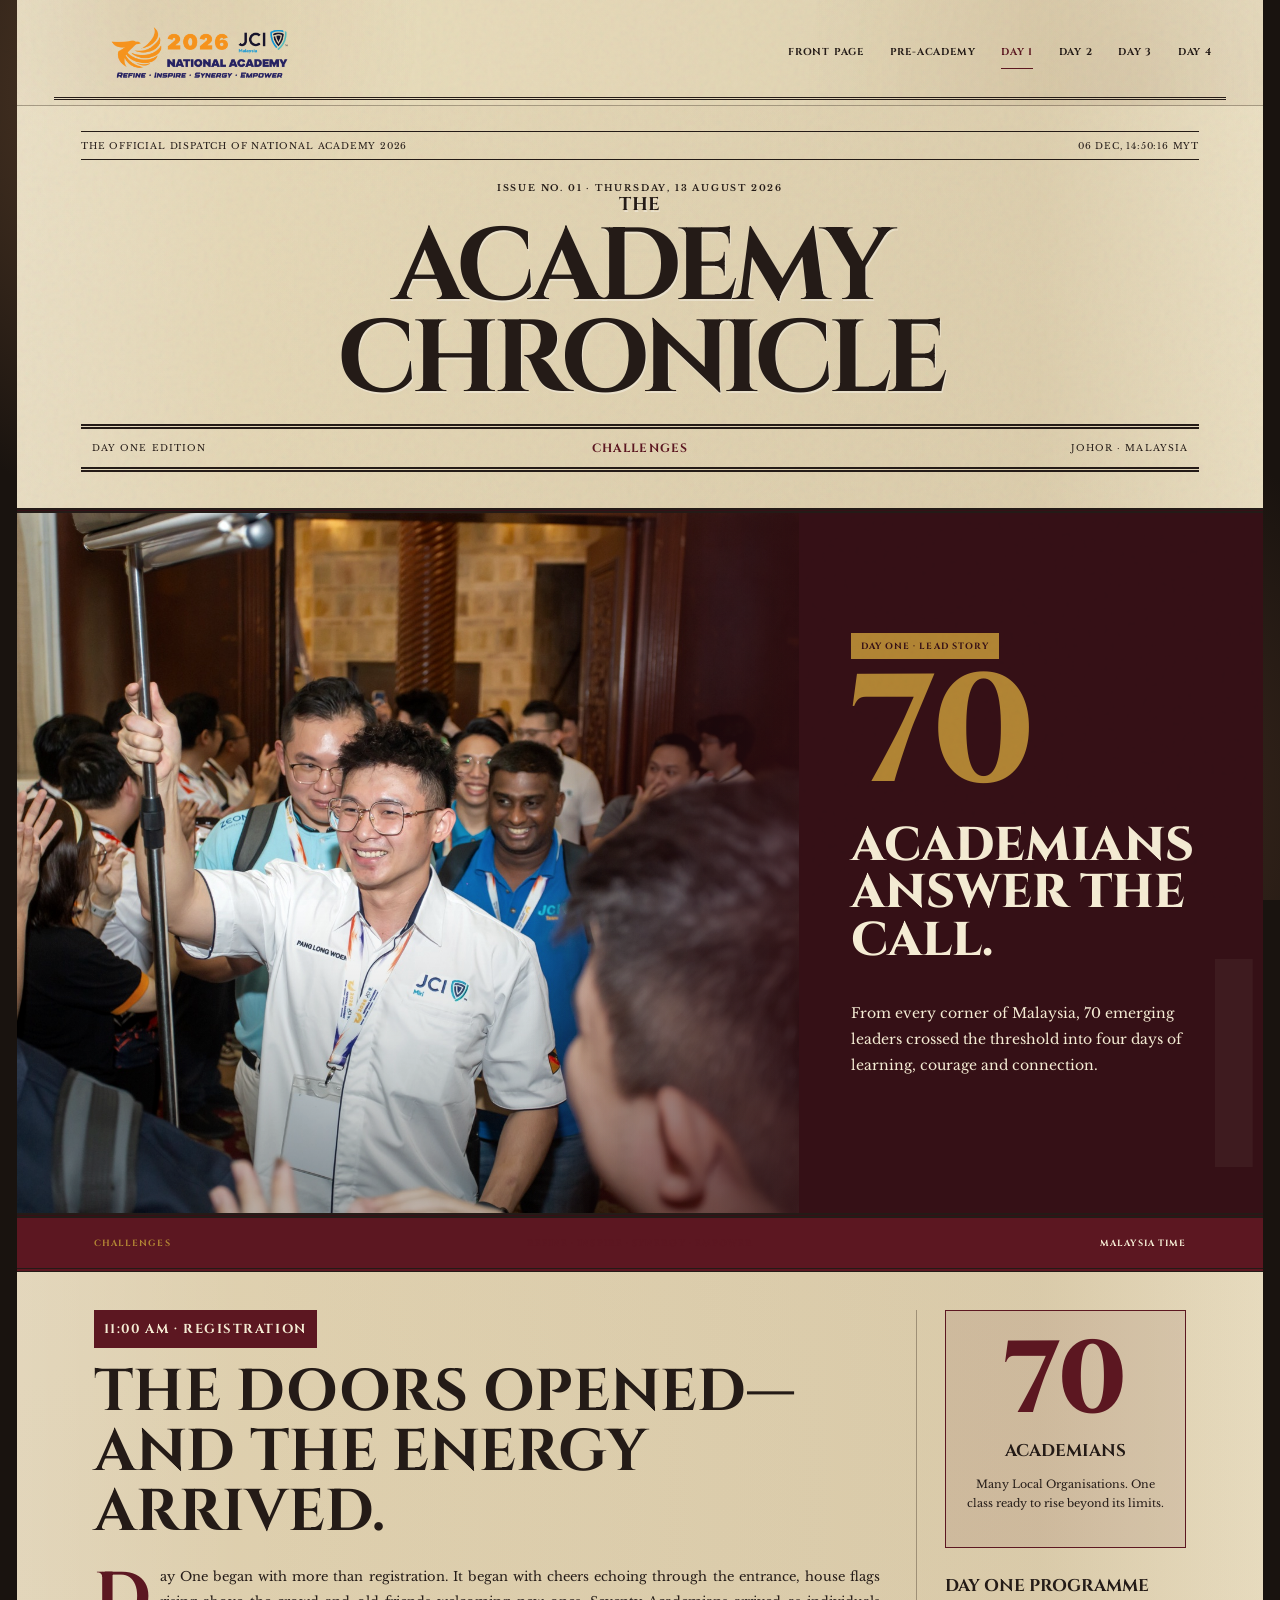
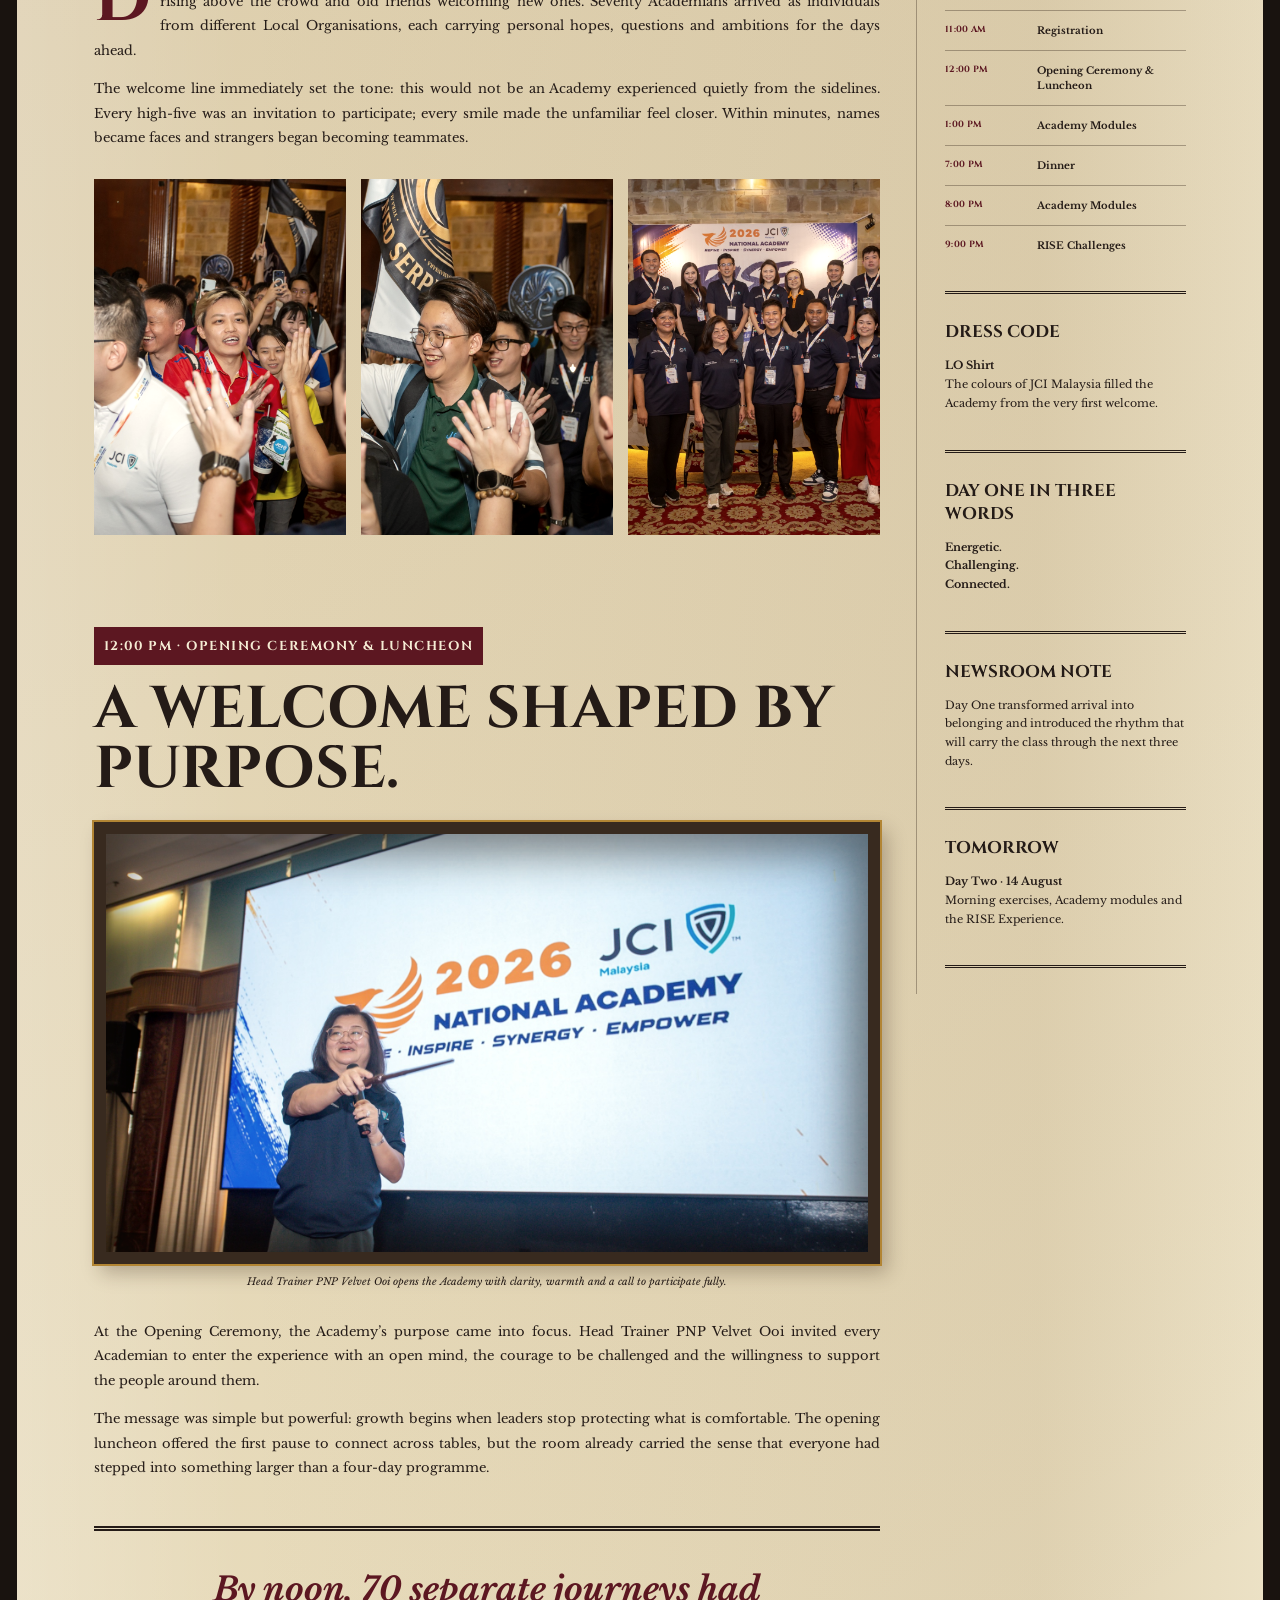
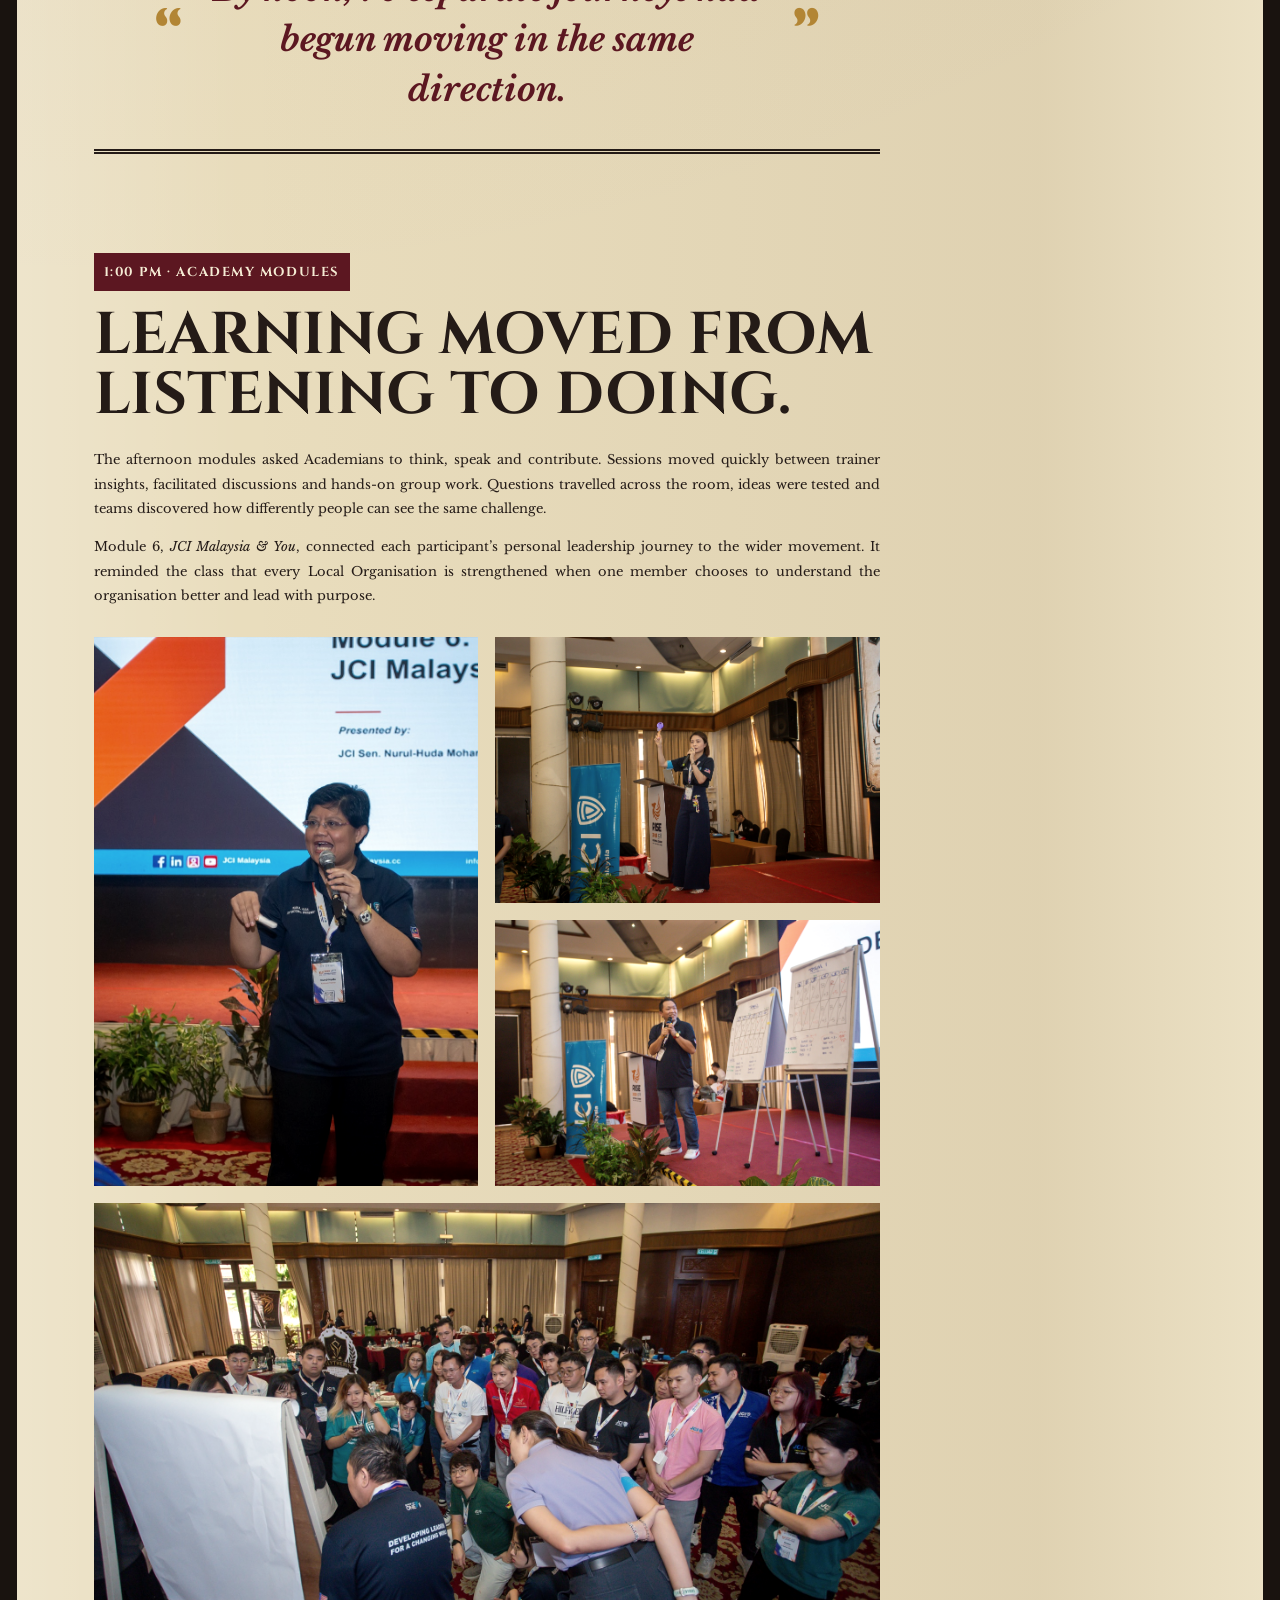
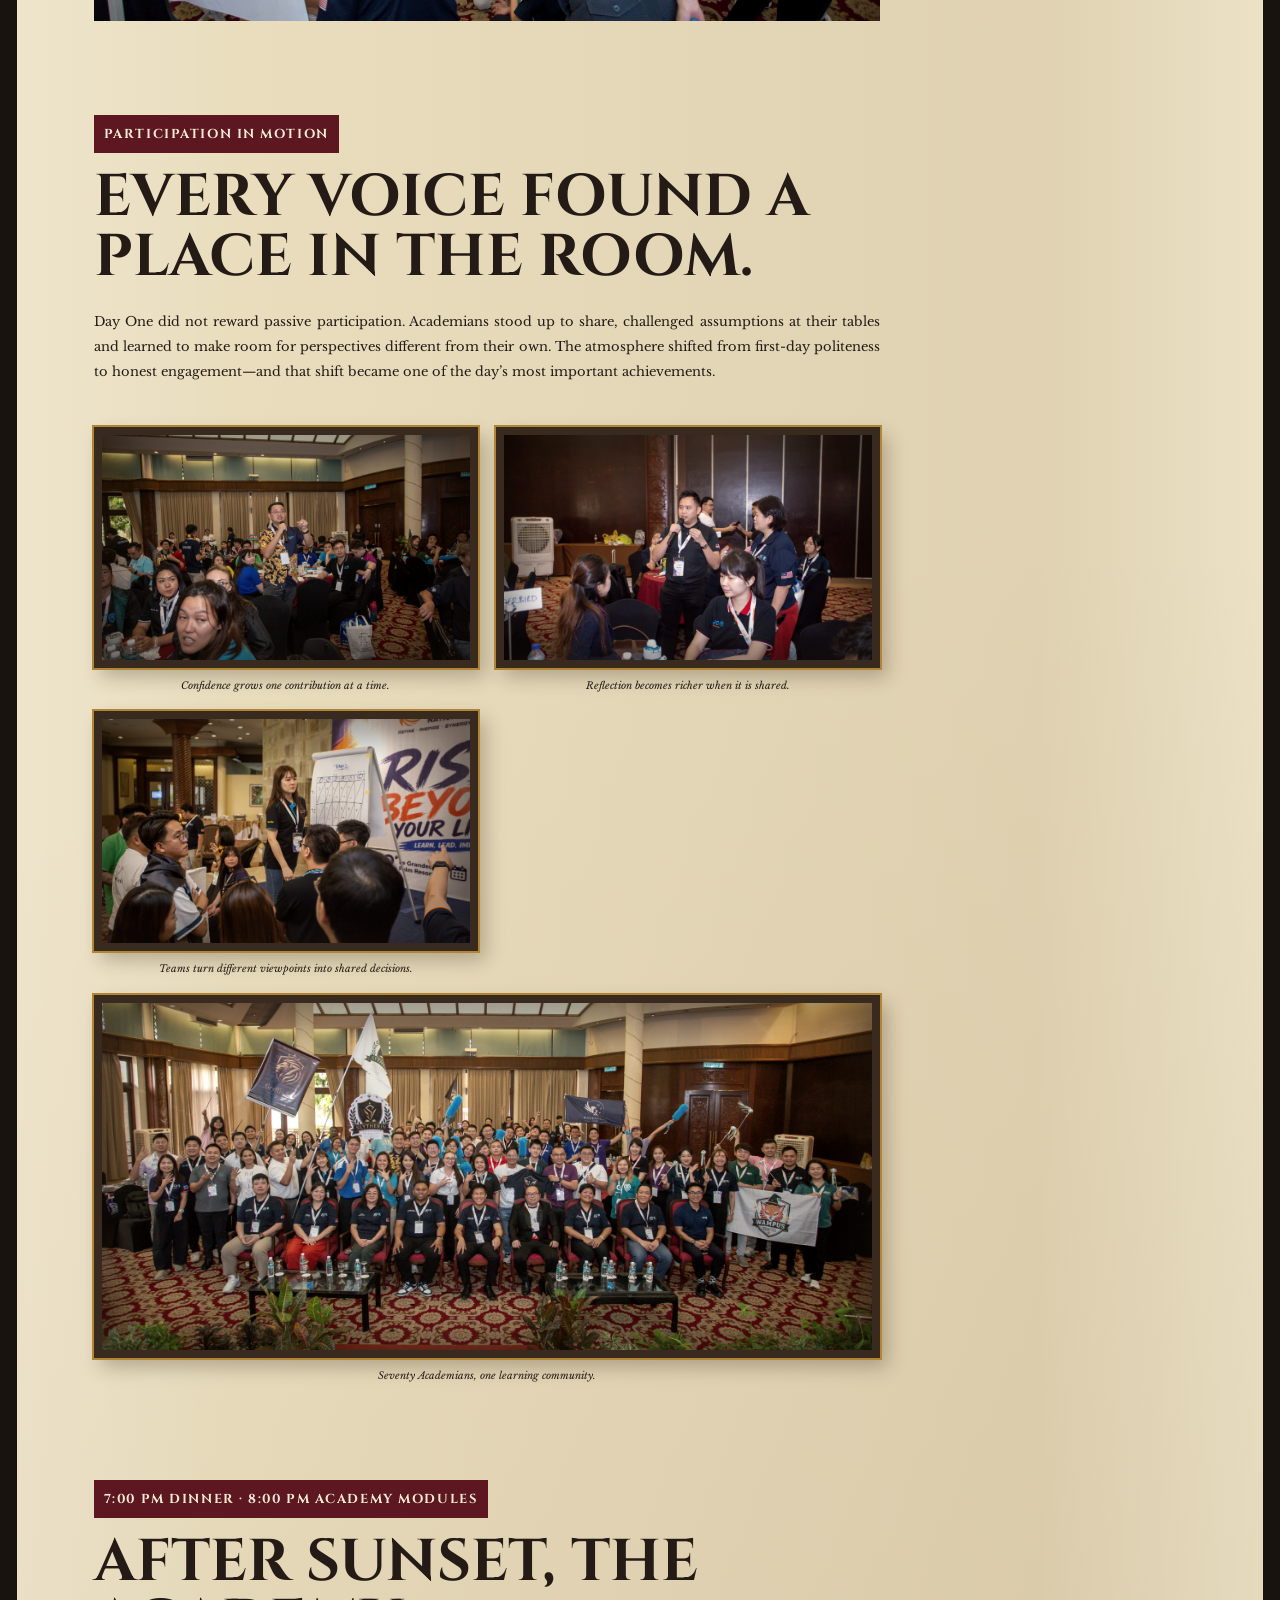
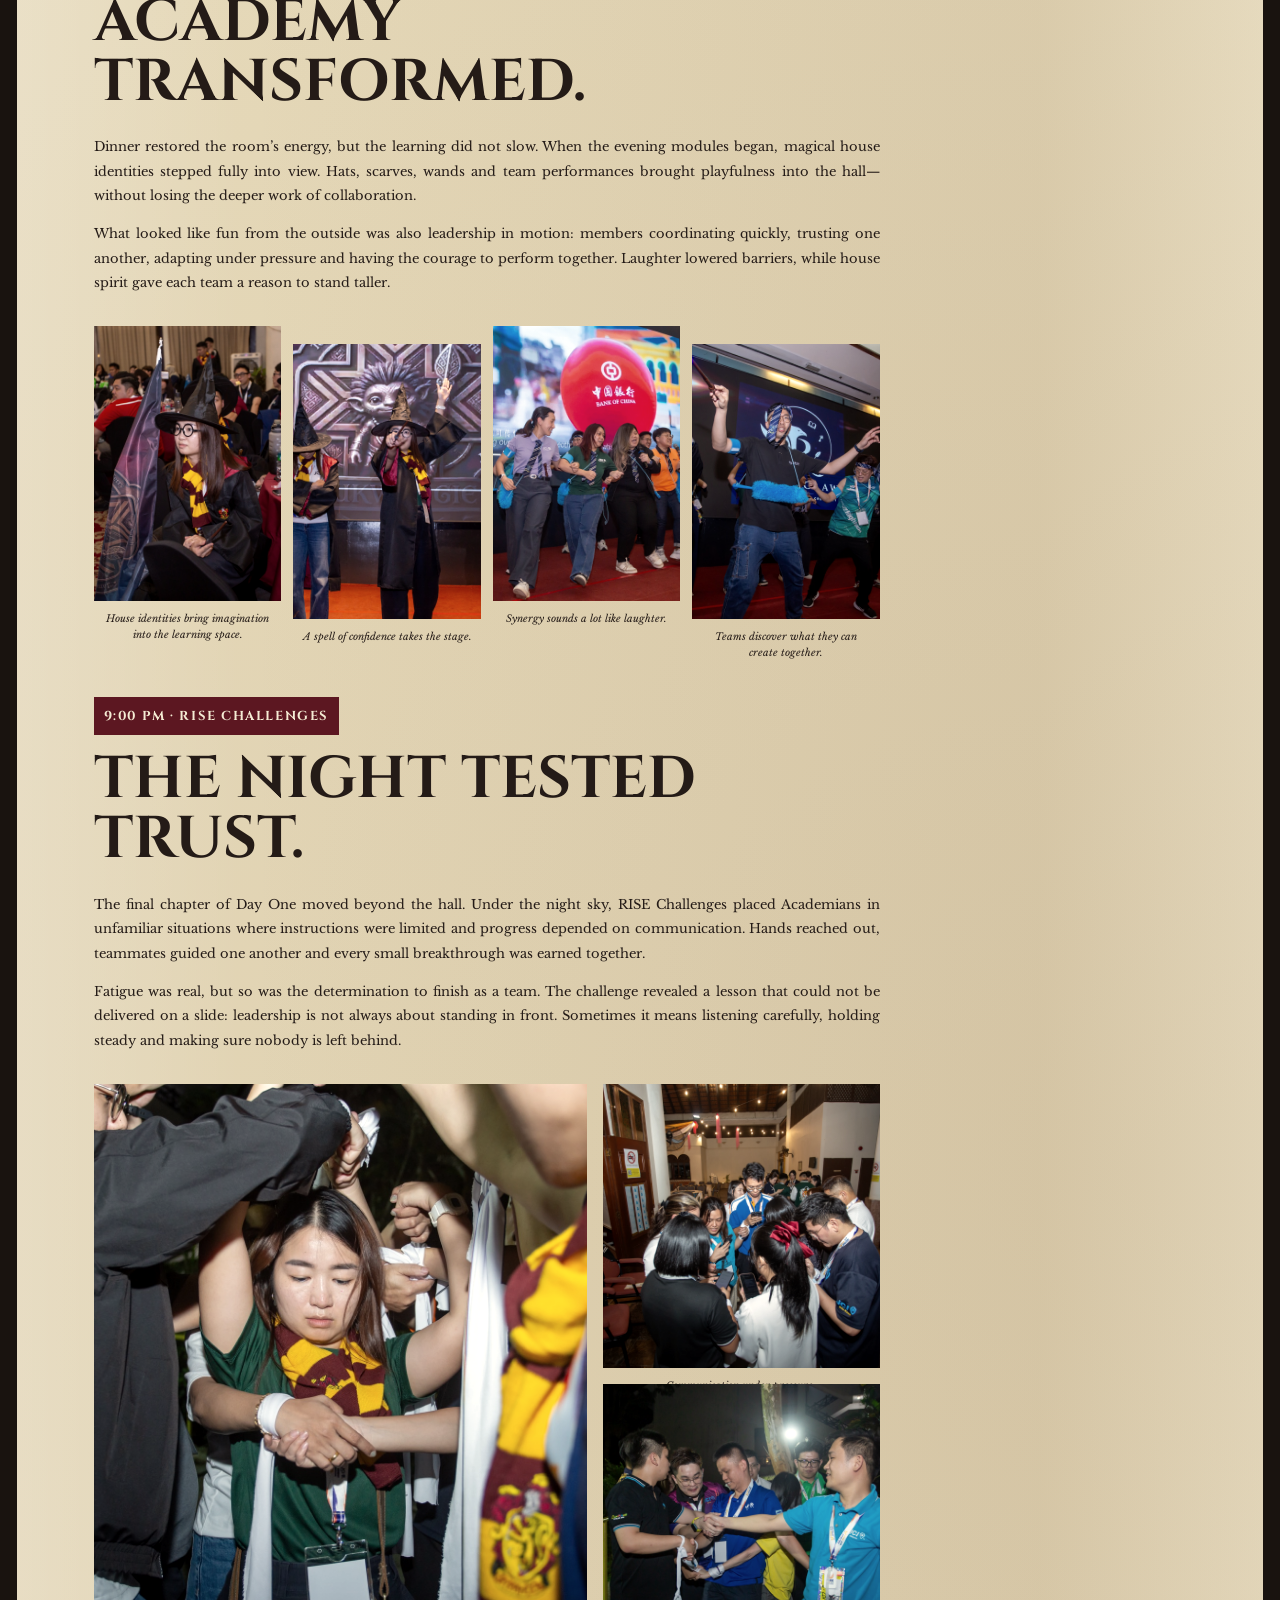
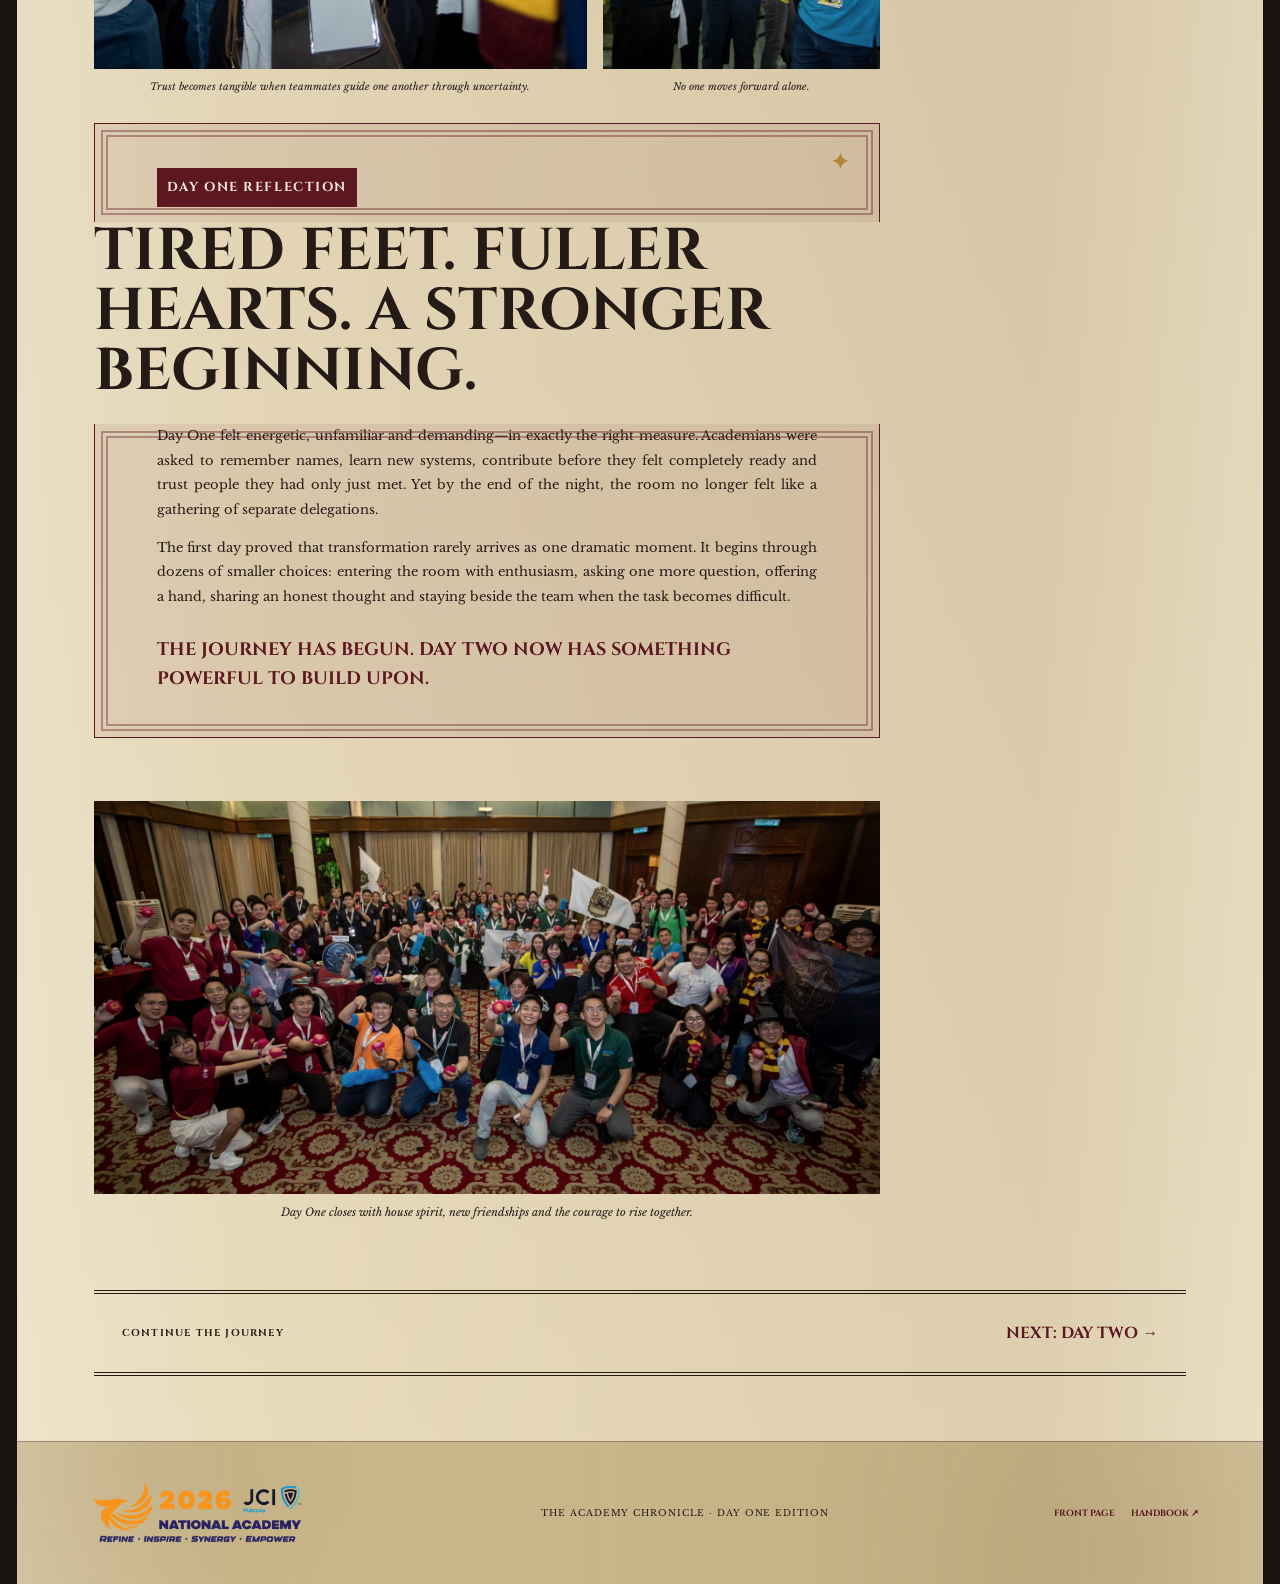
==== commit cf5c8e6f: "Update latest enews" ====
--- a/day-1.html
+++ b/day-1.html
@@ -26,7 +26,7 @@
       <div class="masthead-rule"><span>The Official Dispatch of National Academy 2026</span><time id="liveClock">Malaysia Time</time></div>
       <p class="edition-kicker">Issue No. 01 · Thursday, 13 August 2026</p>
       <h1><span>The</span> Academy Chronicle</h1>
-      <div class="masthead-meta"><span>Day One Edition</span><b>The Journey Begins</b><span>Johor · Malaysia</span></div>
+      <div class="masthead-meta"><span>Day One Edition</span><b>Challenges</b><span>Johor · Malaysia</span></div>
     </section>
 
     <section class="day1-hero" aria-labelledby="day1-title">
@@ -39,10 +39,10 @@
       </div>
     </section>
 
-    <section class="welcome-banner">
-      <span aria-hidden="true">✦</span>
-      <div><small>Welcome to the 2026 JCI Malaysia National Academy</small><strong>Seventy journeys. One Academy family.</strong></div>
-      <span aria-hidden="true">✦</span>
+    <section class="welcome-banner day-header-bar" aria-label="Day One theme">
+      <strong>Challenges</strong>
+      <span>Refine · Inspire · Synergy · Empower</span>
+      <time>Malaysia Time</time>
     </section>
 
     <div class="article-layout">
@@ -123,9 +123,9 @@
         <figure class="closing-photo"><img src="assets/day-1/IMG_4405.jpg" alt="Academians celebrating together at the close of Day One" loading="lazy"><figcaption>Day One closes with house spirit, new friendships and the courage to rise together.</figcaption></figure>
       </article>
 
-      <aside class="news-sidebar day1-sidebar">
+      <aside class="news-sidebar day1-sidebar" aria-labelledby="day-one-programme-title">
         <section class="number-box"><strong>70</strong><h3>Academians</h3><p>Many Local Organisations. One class ready to rise beyond its limits.</p></section>
-        <section class="day1-program"><h3>Day One Programme</h3><ol><li><time>11:00 AM</time><span>Registration</span></li><li><time>12:00 PM</time><span>Opening Ceremony &amp; Luncheon</span></li><li><time>1:00 PM</time><span>Academy Modules</span></li><li><time>7:00 PM</time><span>Dinner</span></li><li><time>8:00 PM</time><span>Academy Modules</span></li><li><time>9:00 PM</time><span>RISE Challenges</span></li></ol></section>
+        <section class="day1-program"><h3 id="day-one-programme-title">Day One Programme</h3><ol><li><time>11:00 AM</time><span>Registration</span></li><li><time>12:00 PM</time><span>Opening Ceremony &amp; Luncheon</span></li><li><time>1:00 PM</time><span>Academy Modules</span></li><li><time>7:00 PM</time><span>Dinner</span></li><li><time>8:00 PM</time><span>Academy Modules</span></li><li><time>9:00 PM</time><span>RISE Challenges</span></li></ol></section>
         <section><h3>Dress Code</h3><p><b>LO Shirt</b><br>The colours of JCI Malaysia filled the Academy from the very first welcome.</p></section>
         <section><h3>Day One in Three Words</h3><p><b>Energetic.</b><br><b>Challenging.</b><br><b>Connected.</b></p></section>
         <section><h3>Newsroom Note</h3><p>Day One transformed arrival into belonging and introduced the rhythm that will carry the class through the next three days.</p></section>
@@ -135,7 +135,7 @@
 
     <div class="next-edition"><span>Continue the journey</span><a href="day-2.html">Next: Day Two →</a></div>
   </main>
-  <footer class="paper-footer"><img src="assets/na2026-lockup.png" alt="RISE 2026 National Academy"><p>The Academy Chronicle · Day One Edition</p><div><a href="index.html">Front Page</a><a href="https://jci-national-academy-2026-demo.netlify.app/" target="_blank" rel="noopener">Handbook ↗</a></div></footer>
+  <footer class="paper-footer"><img src="assets/na2026-lockup.png" alt="RISE 2026 National Academy"><p>THE ACADEMY CHRONICLE · DAY ONE EDITION</p><div><a href="index.html">Front Page</a><a href="https://jcimnationalacademy2026.jciskudaibaru.org.my/" target="_blank" rel="noopener noreferrer">Handbook ↗</a></div></footer>
   <script src="script.js?v=3"></script>
 </body>
 </html>
--- a/day-1.css
+++ b/day-1.css
@@ -15,6 +15,7 @@
 .welcome-banner>span{font-size:24px;color:var(--wine)}
 .welcome-banner small{display:block;margin-bottom:8px;font:700 9px var(--display);letter-spacing:.15em;text-transform:uppercase}
 .welcome-banner strong{display:block;font:700 clamp(20px,2.7vw,38px)/1.25 var(--display);text-transform:uppercase}
+.day-header-bar{min-height:54px;margin:0;padding:0 clamp(22px,6vw,90px);display:grid;grid-template-columns:minmax(0,1fr) minmax(0,1.4fr) minmax(0,1fr);gap:18px;align-items:center;background:var(--wine);color:var(--paper-light);border-bottom:4px double var(--ink);font:700 9px/1.35 var(--display);letter-spacing:.12em;text-transform:uppercase}.day-header-bar strong,.day-header-bar span,.day-header-bar time{min-width:0;margin:0;font:inherit}.day-header-bar strong{text-align:left;color:var(--gold)}.day-header-bar span{text-align:center}.day-header-bar time{text-align:right;font-variant-numeric:tabular-nums;white-space:nowrap}
 .day1-story{columns:1}
 .day1-story>p:not(.story-label),.day1-reflection p{font-size:13px;line-height:1.9;text-align:justify}
 .day1-story>.story-label:not(:first-child){margin-top:54px}
@@ -35,8 +36,8 @@
 .day1-reflection:before{content:"✦";position:absolute;right:28px;top:22px;color:var(--gold);font-size:25px}.day1-reflection .story-label{margin-top:0!important}.day1-reflection strong{display:block;margin-top:26px;color:var(--wine);font:700 18px/1.6 var(--display);text-transform:uppercase}
 .closing-photo{margin-top:25px!important}.closing-photo img{aspect-ratio:16/8;object-position:center}.closing-photo figcaption{font-size:11px}
 .day1-sidebar{position:relative}.day1-sidebar .number-box strong{font-size:clamp(85px,8vw,128px)}
-.day1-program ol{margin:0;padding:0;list-style:none}.day1-program li{display:grid;grid-template-columns:75px 1fr;gap:10px;padding:12px 0;border-top:1px solid var(--line)}.day1-program time{color:var(--wine);font:700 9px var(--display);letter-spacing:.04em}.day1-program span{font-size:10px;line-height:1.5;font-weight:700}
-@media(min-width:1101px){.day1-sidebar{align-self:start;position:sticky;top:20px}}
+.day1-program ol{margin:0;padding:0;list-style:none}.day1-program li{display:grid;grid-template-columns:minmax(82px,.75fr) minmax(0,2fr);gap:10px;padding:12px 0;border-top:1px solid var(--line)}.day1-program time{color:var(--wine);font:700 9px var(--display);letter-spacing:.04em}.day1-program span{min-width:0;overflow-wrap:anywhere;font-size:10px;line-height:1.5;font-weight:700}
+@media(min-width:1101px){.day1-sidebar{align-self:start;position:sticky;top:28px}}
 @media(max-width:1100px){.day1-sidebar{position:static}.day1-program{grid-row:span 2}.day1-hero{grid-template-columns:1.2fr .8fr;min-height:600px}.day1-hero-photo{min-height:600px}.magic-gallery{grid-template-columns:1fr 1fr}.magic-gallery figure:nth-child(even){transform:none}}
-@media(max-width:760px){.day1-hero{grid-template-columns:1fr;min-height:0}.day1-hero-photo{min-height:0;aspect-ratio:4/3}.day1-hero-photo:after{background:linear-gradient(0deg,rgba(53,16,22,.45),transparent 55%)}.day1-hero-copy{padding:36px 20px 42px}.hero-number{font-size:100px}.day1-hero h1{font-size:43px}.welcome-banner{grid-template-columns:1fr}.welcome-banner>span{display:none}.arrival-triptych{grid-template-columns:1fr 1fr}.arrival-triptych figure:nth-child(3){grid-column:1/-1}.arrival-triptych figure:nth-child(3) img{aspect-ratio:16/10}.learning-grid{grid-template-columns:1fr}.learning-grid .tall,.learning-grid .wide{grid-row:auto;grid-column:auto}.learning-grid .tall img,.learning-grid .wide img{min-height:0;aspect-ratio:16/10}.day1-dialogue{grid-template-columns:1fr}.day1-dialogue figure:nth-child(4){grid-column:auto}.day1-dialogue figure:nth-child(4) .portrait-window{aspect-ratio:16/10}.night-grid{grid-template-columns:1fr}.night-grid .night-lead{grid-row:auto}.night-grid .night-lead img{min-height:0;aspect-ratio:4/3}.night-grid figure:not(.night-lead) img{aspect-ratio:4/3}.day1-pullquote{grid-template-columns:1fr}.day1-pullquote span{display:none}.day1-reflection{padding:38px 25px}.closing-photo img{aspect-ratio:4/3}}
-@media(max-width:470px){.day1-hero-photo{aspect-ratio:1/1}.day1-hero h1{font-size:36px}.arrival-triptych,.magic-gallery{grid-template-columns:1fr}.arrival-triptych figure:nth-child(3){grid-column:auto}.arrival-triptych img,.arrival-triptych figure:nth-child(3) img,.magic-gallery img{aspect-ratio:4/3}.day1-story>.story-label:not(:first-child){margin-top:42px}.day1-story h2{font-size:32px}.feature-wide .portrait-window{aspect-ratio:4/3}.day1-reflection strong{font-size:15px}.day1-program li{grid-template-columns:70px 1fr}}
+@media(max-width:760px){.day1-hero{grid-template-columns:1fr;min-height:0}.day1-hero-photo{min-height:0;aspect-ratio:4/3}.day1-hero-photo:after{background:linear-gradient(0deg,rgba(53,16,22,.45),transparent 55%)}.day1-hero-copy{padding:36px 20px 42px}.hero-number{font-size:100px}.day1-hero h1{font-size:43px}.welcome-banner:not(.day-header-bar){grid-template-columns:1fr}.welcome-banner>span{display:none}.day-header-bar{min-height:52px;padding-inline:18px;gap:10px;font-size:8px}.arrival-triptych{grid-template-columns:1fr 1fr}.arrival-triptych figure:nth-child(3){grid-column:1/-1}.arrival-triptych figure:nth-child(3) img{aspect-ratio:16/10}.learning-grid{grid-template-columns:1fr}.learning-grid .tall,.learning-grid .wide{grid-row:auto;grid-column:auto}.learning-grid .tall img,.learning-grid .wide img{min-height:0;aspect-ratio:16/10}.day1-dialogue{grid-template-columns:1fr}.day1-dialogue figure:nth-child(4){grid-column:auto}.day1-dialogue figure:nth-child(4) .portrait-window{aspect-ratio:16/10}.night-grid{grid-template-columns:1fr}.night-grid .night-lead{grid-row:auto}.night-grid .night-lead img{min-height:0;aspect-ratio:4/3}.night-grid figure:not(.night-lead) img{aspect-ratio:4/3}.day1-pullquote{grid-template-columns:1fr}.day1-pullquote span{display:none}.day1-reflection{padding:38px 25px}.closing-photo img{aspect-ratio:4/3}}
+@media(max-width:470px){.day1-hero-photo{aspect-ratio:1/1}.day1-hero h1{font-size:36px}.day-header-bar{grid-template-columns:1fr;gap:3px;padding-block:10px;text-align:center}.day-header-bar strong,.day-header-bar span,.day-header-bar time{text-align:center}.arrival-triptych,.magic-gallery{grid-template-columns:1fr}.arrival-triptych figure:nth-child(3){grid-column:auto}.arrival-triptych img,.arrival-triptych figure:nth-child(3) img,.magic-gallery img{aspect-ratio:4/3}.day1-story>.story-label:not(:first-child){margin-top:42px}.day1-story h2{font-size:32px}.feature-wide .portrait-window{aspect-ratio:4/3}.day1-reflection strong{font-size:15px}.day1-program li{grid-template-columns:minmax(82px,.75fr) minmax(0,2fr)}}
